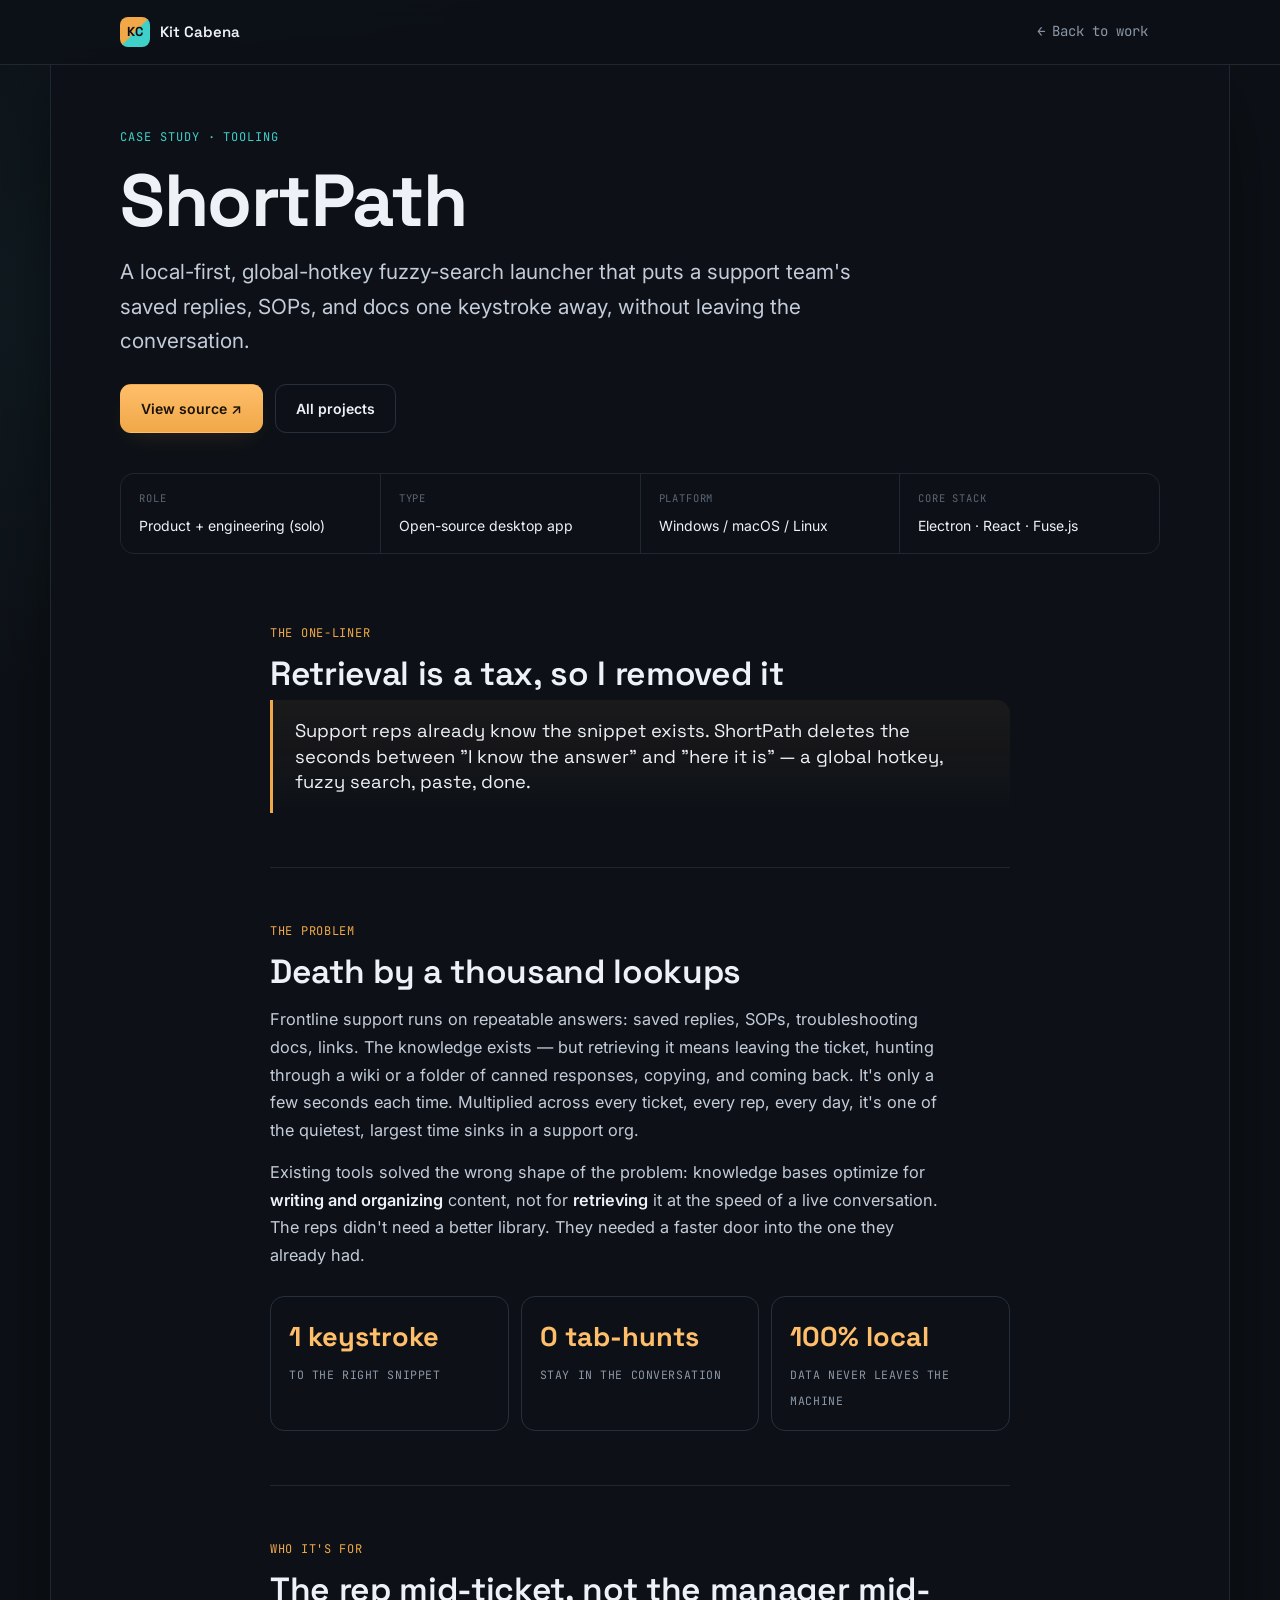
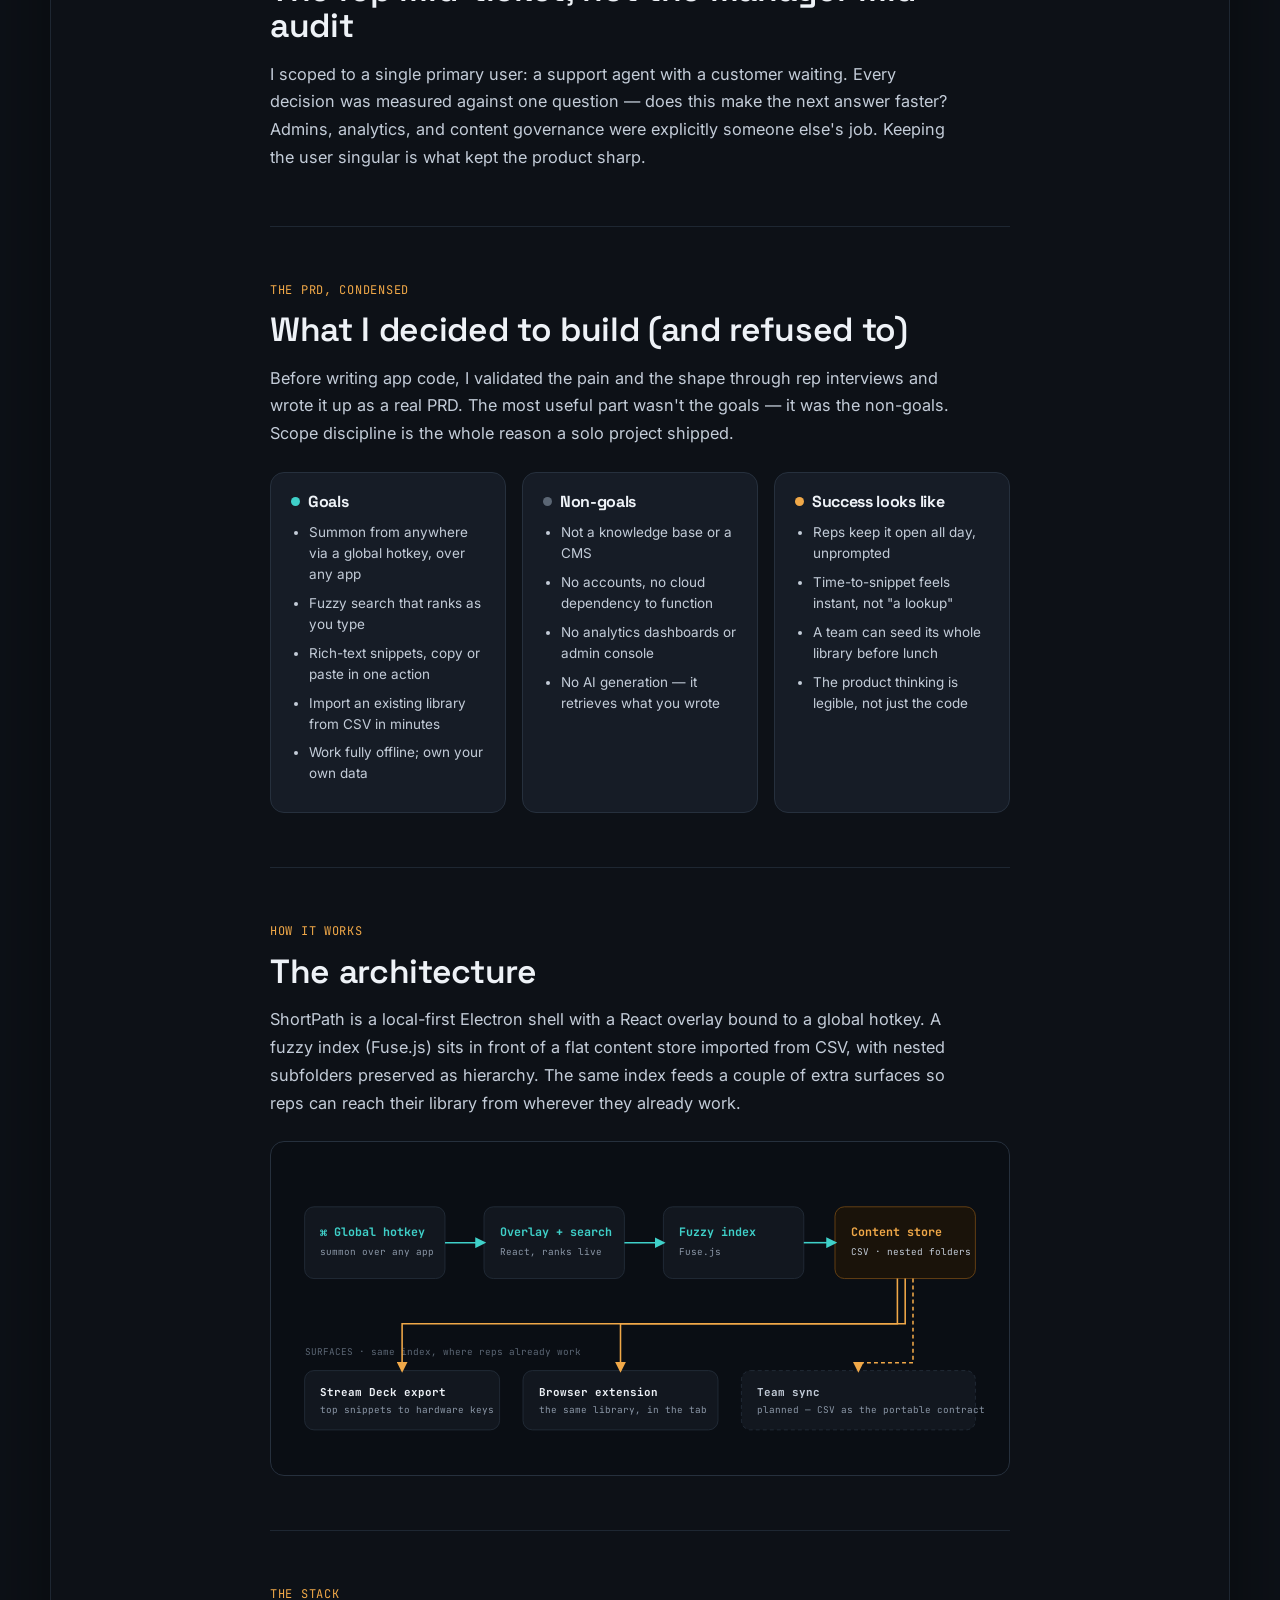
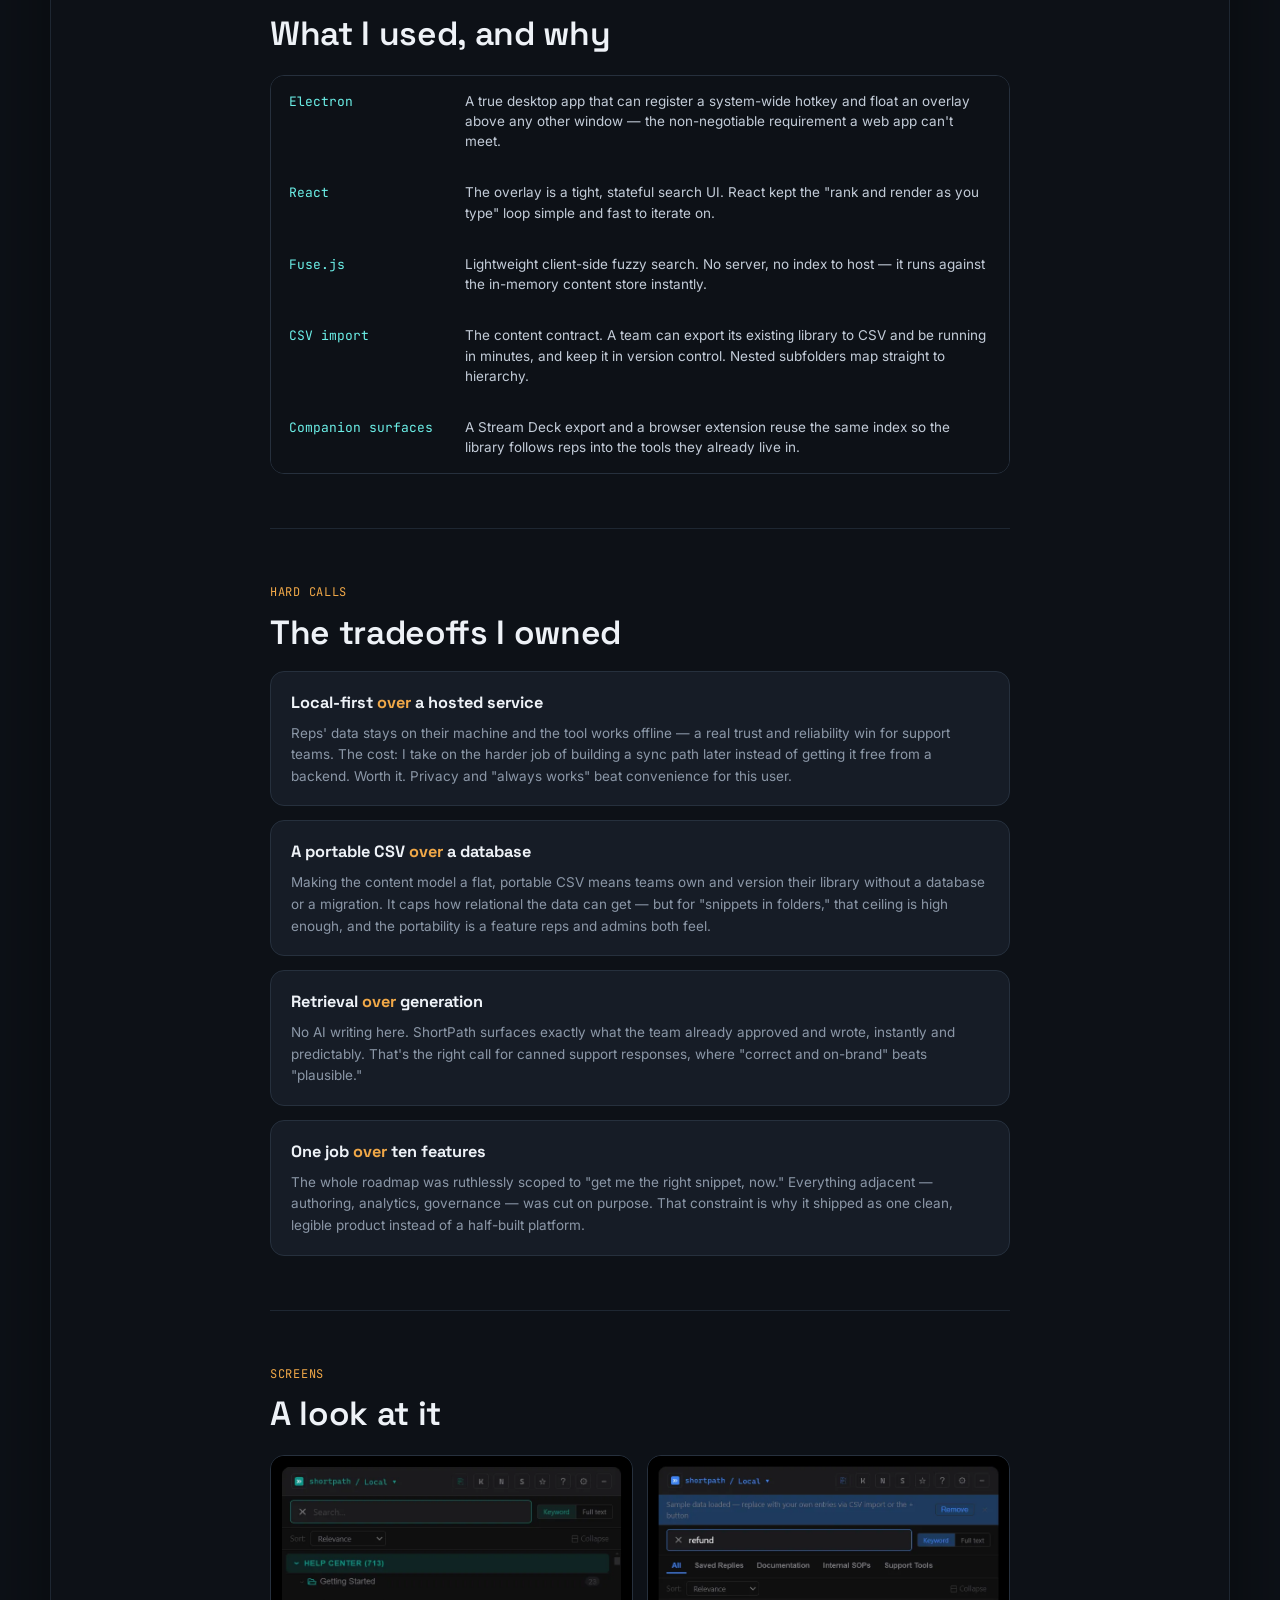
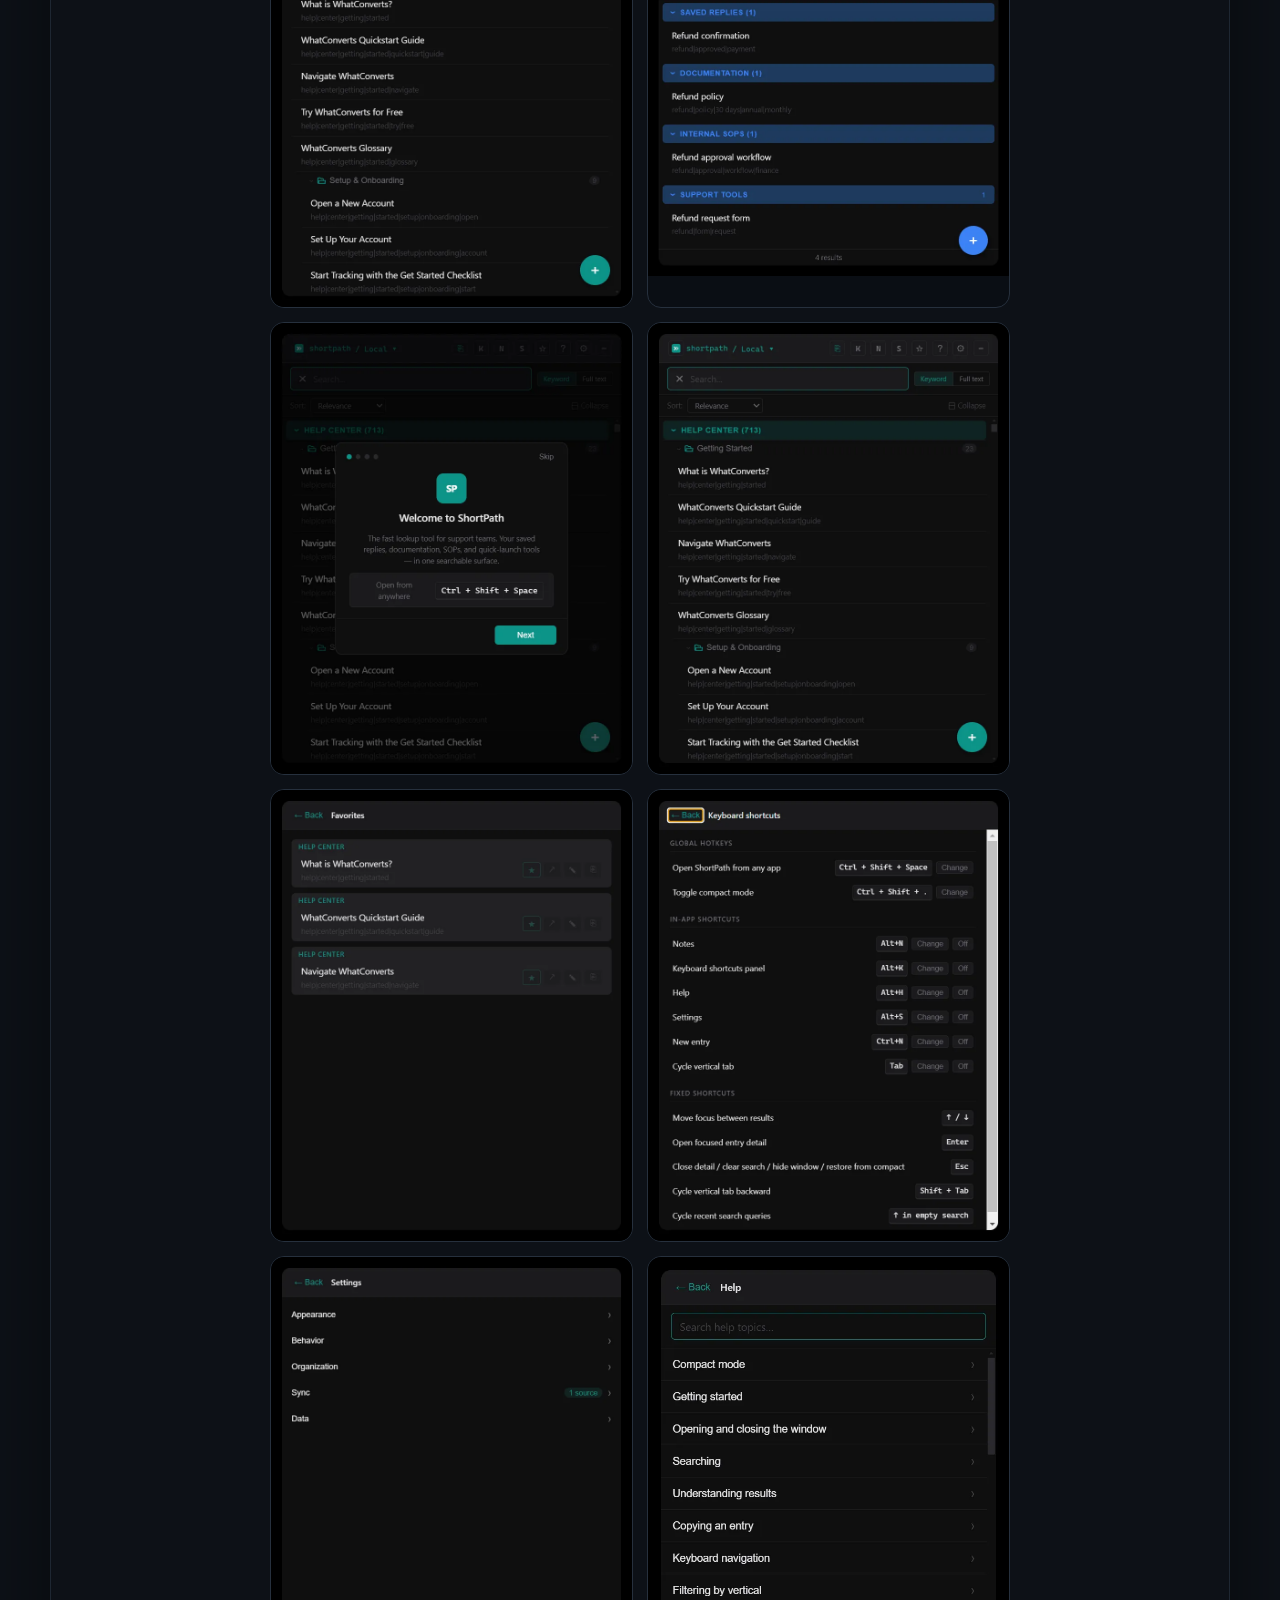
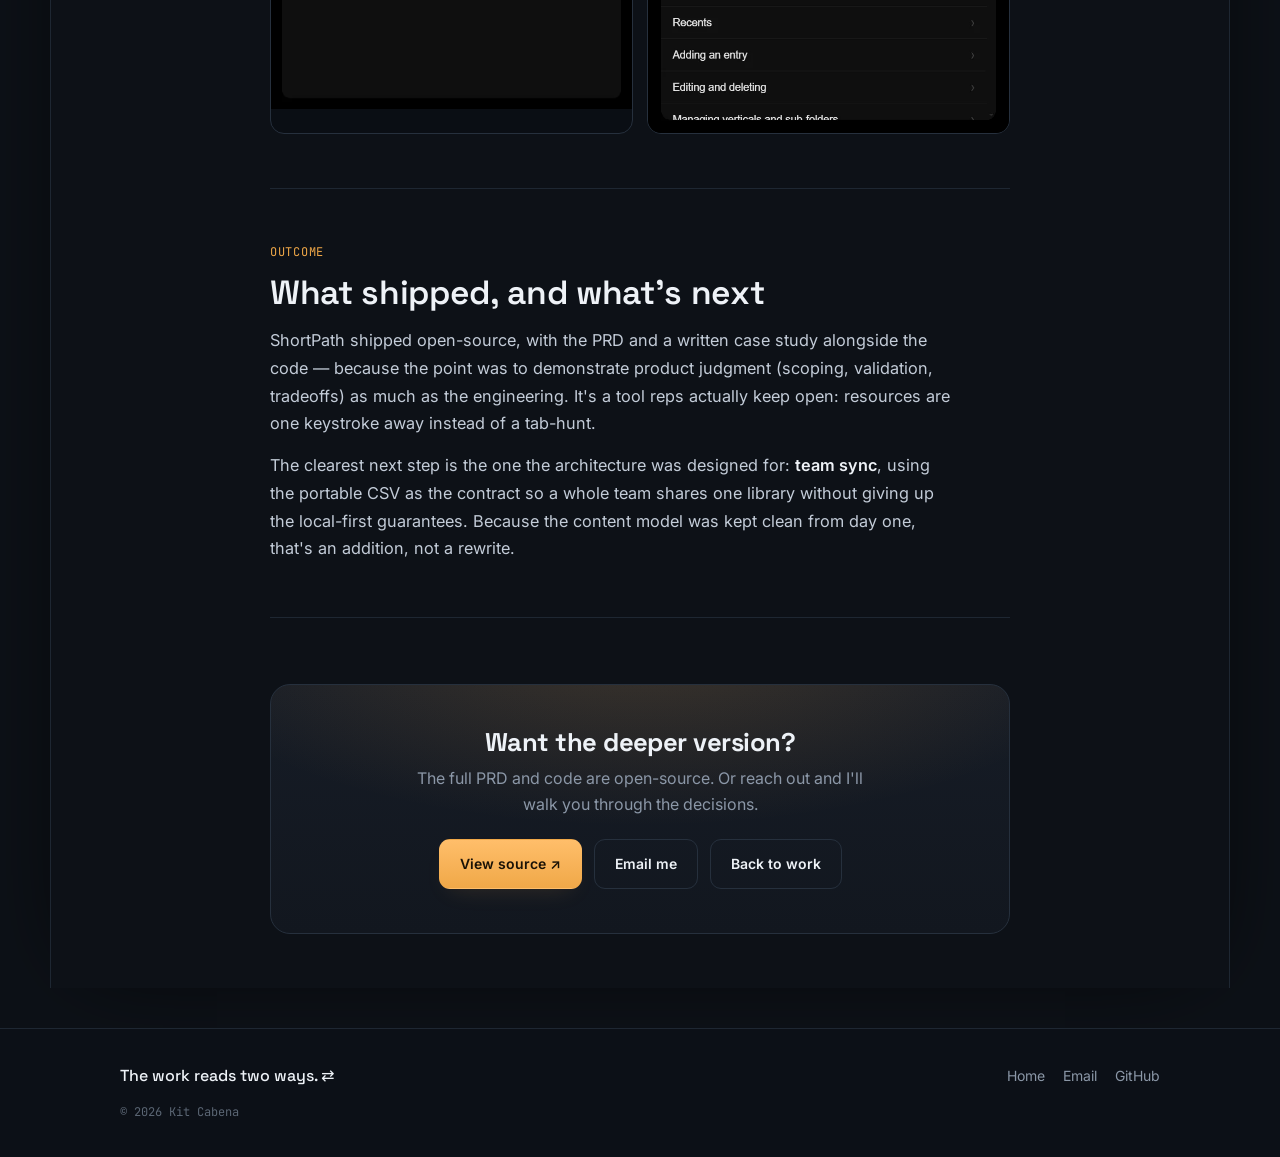
==== shortpath.html @ 1d6199fc "feat: playable demo embeds, ShortPath case study, cursor tilt, page-turn shadow - Live-demo projects" ====
<!doctype html>
<html lang="en">
<head>
  <meta charset="utf-8" />
  <meta name="viewport" content="width=device-width, initial-scale=1" />
  <title>ShortPath — case study · Kit Cabena</title>
  <meta name="description" content="ShortPath case study: a local-first, global-hotkey fuzzy-search launcher for support teams. The problem, the PRD, the architecture, the hard calls, and the outcome." />
  <meta name="theme-color" content="#0d1117" />

  <meta property="og:type" content="article" />
  <meta property="og:title" content="ShortPath — case study" />
  <meta property="og:description" content="A local-first, global-hotkey fuzzy-search launcher for support teams. Problem, PRD, architecture, and hard calls." />
  <meta property="og:image" content="assets/og.png" />

  <link rel="icon" href="assets/favicon.svg" type="image/svg+xml" />
  <link rel="preconnect" href="https://fonts.googleapis.com" />
  <link rel="preconnect" href="https://fonts.gstatic.com" crossorigin />
  <link href="https://fonts.googleapis.com/css2?family=Space+Grotesk:wght@400;500;600;700&family=Inter:wght@400;500;600;700&family=JetBrains+Mono:wght@400;500;700&display=swap" rel="stylesheet" />
  <link rel="stylesheet" href="src/styles.css?v=10" />

  <style>
    .cs-back { display: inline-flex; align-items: center; gap: 7px; font-family: var(--font-mono); font-size: 13px; color: var(--fog-500); }
    .cs-back:hover { color: var(--tech-bright); }

    .cs-hero { padding-top: clamp(40px, 7vh, 72px); }
    .cs-eyebrow { font-family: var(--font-mono); font-size: 12px; letter-spacing: 0.08em; text-transform: uppercase; color: var(--tech); margin-bottom: 16px; }
    .cs-title { font-family: var(--font-display); font-weight: 700; font-size: clamp(2.6rem, 7vw, 4.6rem); letter-spacing: -0.02em; color: var(--fog-100); line-height: 1; }
    .cs-sub { margin-top: 18px; max-width: 60ch; font-size: clamp(1.05rem, 1.8vw, 1.3rem); color: var(--fog-300); }
    .cs-actions { margin-top: 26px; display: flex; gap: 12px; flex-wrap: wrap; }

    .cs-meta { margin-top: 40px; display: grid; grid-template-columns: repeat(auto-fit, minmax(150px, 1fr)); gap: 1px; background: var(--hair-soft); border: 1px solid var(--hair-soft); border-radius: var(--radius); overflow: hidden; }
    .cs-meta div { background: var(--ink-850); padding: 16px 18px; }
    .cs-meta dt { font-family: var(--font-mono); font-size: 10.5px; letter-spacing: 0.08em; text-transform: uppercase; color: var(--fog-700); margin-bottom: 6px; }
    .cs-meta dd { margin: 0; font-size: 14px; color: var(--fog-100); }

    .cs-wrap { max-width: 820px; }
    .cs-section { padding-block: clamp(36px, 6vh, 64px); border-top: 1px solid var(--hair-soft); }
    .cs-section:first-of-type { border-top: 0; }
    .cs-kicker { font-family: var(--font-mono); font-size: 12px; letter-spacing: 0.06em; text-transform: uppercase; color: var(--product); margin-bottom: 12px; }
    .cs-h2 { font-family: var(--font-display); font-weight: 600; font-size: clamp(1.5rem, 3.4vw, 2.1rem); color: var(--fog-100); letter-spacing: -0.01em; }
    .cs-p { margin-top: 16px; font-size: 1.02rem; line-height: 1.7; color: var(--fog-300); max-width: 68ch; }
    .cs-p + .cs-p { margin-top: 14px; }
    .cs-p strong { color: var(--fog-100); font-weight: 600; }

    .cs-callout { margin-top: 8px; border-left: 3px solid var(--product); background: linear-gradient(180deg, rgba(240,168,72,0.06), transparent); padding: 18px 22px; border-radius: 0 var(--radius) var(--radius) 0; }
    .cs-callout p { margin: 0; font-family: var(--font-display); font-size: 1.15rem; line-height: 1.4; color: var(--fog-100); }

    .cs-stat-row { margin-top: 26px; display: grid; grid-template-columns: repeat(auto-fit, minmax(160px, 1fr)); gap: 12px; }
    .cs-stat { border: 1px solid var(--hair); border-radius: var(--radius); padding: 18px; background: var(--ink-850); }
    .cs-stat b { display: block; font-family: var(--font-display); font-weight: 700; font-size: 1.7rem; color: var(--product-bright); }
    .cs-stat span { font-family: var(--font-mono); font-size: 11.5px; color: var(--fog-500); text-transform: uppercase; letter-spacing: 0.05em; }

    .cs-cols { margin-top: 24px; display: grid; grid-template-columns: repeat(auto-fit, minmax(230px, 1fr)); gap: 16px; }
    .cs-card { border: 1px solid var(--hair); border-radius: var(--radius); padding: 20px; background: var(--surface); }
    .cs-card h3 { font-family: var(--font-display); font-size: 1rem; margin: 0 0 12px; display: flex; align-items: center; gap: 8px; color: var(--fog-100); }
    .cs-card h3 .dot { width: 9px; height: 9px; border-radius: 50%; }
    .cs-card--goals .dot { background: var(--tech); }
    .cs-card--nongoals .dot { background: var(--fog-700); }
    .cs-card--metrics .dot { background: var(--product); }
    .cs-card ul { margin: 0; padding-left: 18px; }
    .cs-card li { font-size: 13.5px; line-height: 1.55; color: var(--fog-300); margin-bottom: 8px; }

    .cs-diagram { margin-top: 24px; border: 1px solid var(--hair); border-radius: var(--radius); background: var(--ink-900); padding: 18px; overflow-x: auto; }
    .cs-diagram svg { width: 100%; min-width: 620px; height: auto; display: block; }

    .cs-stack { margin-top: 22px; display: flex; flex-direction: column; gap: 1px; border: 1px solid var(--hair); border-radius: var(--radius); overflow: hidden; }
    .cs-stack-row { display: grid; grid-template-columns: 160px 1fr; gap: 16px; padding: 15px 18px; background: var(--ink-850); }
    .cs-stack-row .name { font-family: var(--font-mono); font-size: 13px; color: var(--tech-bright); }
    .cs-stack-row .why { font-size: 13.5px; color: var(--fog-300); line-height: 1.5; }
    @media (max-width: 560px) { .cs-stack-row { grid-template-columns: 1fr; gap: 4px; } }

    .cs-calls { margin-top: 20px; display: flex; flex-direction: column; gap: 14px; }
    .cs-call { border: 1px solid var(--hair); border-radius: var(--radius); padding: 18px 20px; background: var(--surface); }
    .cs-call h4 { margin: 0 0 6px; font-family: var(--font-display); font-size: 1.02rem; color: var(--fog-100); }
    .cs-call h4 em { font-style: normal; color: var(--product); }
    .cs-call p { margin: 0; font-size: 13.5px; line-height: 1.6; color: var(--fog-400, var(--fog-500)); }

    .cs-gallery { margin-top: 22px; display: grid; grid-template-columns: repeat(auto-fill, minmax(240px, 1fr)); gap: 14px; }
    .cs-gallery a { border: 1px solid var(--hair); border-radius: var(--radius); overflow: hidden; background: var(--ink-900); line-height: 0; transition: border-color 0.16s var(--ease); }
    .cs-gallery a:hover { border-color: var(--tech); }
    .cs-gallery img { width: 100%; height: auto; display: block; }

    .cs-cta { margin-top: 12px; border: 1px solid var(--hair); border-radius: var(--radius-lg); padding: clamp(24px, 5vw, 44px); text-align: center;
      background: radial-gradient(120% 140% at 50% -20%, var(--product-glow), transparent 55%), linear-gradient(180deg, var(--surface), var(--ink-800)); }
    .cs-cta h2 { font-family: var(--font-display); font-size: 1.6rem; color: var(--fog-100); margin: 0 0 8px; }
    .cs-cta p { color: var(--fog-400, var(--fog-500)); margin: 0 auto 22px; max-width: 46ch; }
    .cs-cta-btns { display: flex; gap: 12px; justify-content: center; flex-wrap: wrap; }
  </style>
</head>
<body>
  <a class="skip-link" href="#cs-main">Skip to content</a>

  <header class="site-header">
    <div class="wrap header-inner">
      <a class="logo" href="index.html" aria-label="Kit Cabena, home">
        <span class="logo-mark" aria-hidden="true">KC</span>
        <span class="logo-text">Kit Cabena</span>
      </a>
      <nav class="nav" aria-label="Primary">
        <a class="cs-back" href="index.html#work"><span aria-hidden="true">←</span> Back to work</a>
      </nav>
    </div>
  </header>

  <main id="cs-main">
    <section class="cs-hero wrap">
      <p class="cs-eyebrow">Case study · Tooling</p>
      <h1 class="cs-title">ShortPath</h1>
      <p class="cs-sub">A local-first, global-hotkey fuzzy-search launcher that puts a support team's saved replies, SOPs, and docs one keystroke away, without leaving the conversation.</p>
      <div class="cs-actions">
        <a class="btn btn--primary" href="https://github.com/Dadpops/ShortPath" target="_blank" rel="noopener noreferrer">View source ↗</a>
        <a class="btn btn--ghost" href="index.html#work">All projects</a>
      </div>
      <dl class="cs-meta">
        <div><dt>Role</dt><dd>Product + engineering (solo)</dd></div>
        <div><dt>Type</dt><dd>Open-source desktop app</dd></div>
        <div><dt>Platform</dt><dd>Windows / macOS / Linux</dd></div>
        <div><dt>Core stack</dt><dd>Electron · React · Fuse.js</dd></div>
      </dl>
    </section>

    <div class="cs-wrap wrap">

      <section class="cs-section">
        <p class="cs-kicker">The one-liner</p>
        <h2 class="cs-h2">Retrieval is a tax, so I removed it</h2>
        <div class="cs-callout"><p>Support reps already know the snippet exists. ShortPath deletes the seconds between "I know the answer" and "here it is" — a global hotkey, fuzzy search, paste, done.</p></div>
      </section>

      <section class="cs-section">
        <p class="cs-kicker">The problem</p>
        <h2 class="cs-h2">Death by a thousand lookups</h2>
        <p class="cs-p">Frontline support runs on repeatable answers: saved replies, SOPs, troubleshooting docs, links. The knowledge exists — but retrieving it means leaving the ticket, hunting through a wiki or a folder of canned responses, copying, and coming back. It's only a few seconds each time. Multiplied across every ticket, every rep, every day, it's one of the quietest, largest time sinks in a support org.</p>
        <p class="cs-p">Existing tools solved the wrong shape of the problem: knowledge bases optimize for <strong>writing and organizing</strong> content, not for <strong>retrieving</strong> it at the speed of a live conversation. The reps didn't need a better library. They needed a faster door into the one they already had.</p>
        <div class="cs-stat-row">
          <div class="cs-stat"><b>1 keystroke</b><span>to the right snippet</span></div>
          <div class="cs-stat"><b>0 tab-hunts</b><span>stay in the conversation</span></div>
          <div class="cs-stat"><b>100% local</b><span>data never leaves the machine</span></div>
        </div>
      </section>

      <section class="cs-section">
        <p class="cs-kicker">Who it's for</p>
        <h2 class="cs-h2">The rep mid-ticket, not the manager mid-audit</h2>
        <p class="cs-p">I scoped to a single primary user: a support agent with a customer waiting. Every decision was measured against one question — does this make the next answer faster? Admins, analytics, and content governance were explicitly someone else's job. Keeping the user singular is what kept the product sharp.</p>
      </section>

      <section class="cs-section">
        <p class="cs-kicker">The PRD, condensed</p>
        <h2 class="cs-h2">What I decided to build (and refused to)</h2>
        <p class="cs-p">Before writing app code, I validated the pain and the shape through rep interviews and wrote it up as a real PRD. The most useful part wasn't the goals — it was the non-goals. Scope discipline is the whole reason a solo project shipped.</p>
        <div class="cs-cols">
          <div class="cs-card cs-card--goals">
            <h3><span class="dot"></span> Goals</h3>
            <ul>
              <li>Summon from anywhere via a global hotkey, over any app</li>
              <li>Fuzzy search that ranks as you type</li>
              <li>Rich-text snippets, copy or paste in one action</li>
              <li>Import an existing library from CSV in minutes</li>
              <li>Work fully offline; own your own data</li>
            </ul>
          </div>
          <div class="cs-card cs-card--nongoals">
            <h3><span class="dot"></span> Non-goals</h3>
            <ul>
              <li>Not a knowledge base or a CMS</li>
              <li>No accounts, no cloud dependency to function</li>
              <li>No analytics dashboards or admin console</li>
              <li>No AI generation — it retrieves what you wrote</li>
            </ul>
          </div>
          <div class="cs-card cs-card--metrics">
            <h3><span class="dot"></span> Success looks like</h3>
            <ul>
              <li>Reps keep it open all day, unprompted</li>
              <li>Time-to-snippet feels instant, not "a lookup"</li>
              <li>A team can seed its whole library before lunch</li>
              <li>The product thinking is legible, not just the code</li>
            </ul>
          </div>
        </div>
      </section>

      <section class="cs-section">
        <p class="cs-kicker">How it works</p>
        <h2 class="cs-h2">The architecture</h2>
        <p class="cs-p">ShortPath is a local-first Electron shell with a React overlay bound to a global hotkey. A fuzzy index (Fuse.js) sits in front of a flat content store imported from CSV, with nested subfolders preserved as hierarchy. The same index feeds a couple of extra surfaces so reps can reach their library from wherever they already work.</p>
        <div class="cs-diagram">
          <svg viewBox="0 0 900 380" role="img" aria-label="ShortPath architecture: a global hotkey opens a React overlay whose fuzzy index reads a local CSV content store, which also feeds Stream Deck export and a browser extension.">
            <defs>
              <marker id="ar" viewBox="0 0 10 10" refX="8" refY="5" markerWidth="7" markerHeight="7" orient="auto-start-reverse">
                <path d="M0 0 L10 5 L0 10 z" fill="#3fd0c9" />
              </marker>
              <marker id="ar2" viewBox="0 0 10 10" refX="8" refY="5" markerWidth="7" markerHeight="7" orient="auto-start-reverse">
                <path d="M0 0 L10 5 L0 10 z" fill="#f0a848" />
              </marker>
            </defs>
            <g font-family="'JetBrains Mono', monospace">
              <!-- main pipeline -->
              <g>
                <rect x="20" y="60" width="180" height="92" rx="12" fill="#12171f" stroke="#26303d"/>
                <text x="40" y="98" fill="#3fd0c9" font-size="15" font-weight="700">⌘  Global hotkey</text>
                <text x="40" y="122" fill="#8b97a7" font-size="12">summon over any app</text>
              </g>
              <g>
                <rect x="250" y="60" width="180" height="92" rx="12" fill="#12171f" stroke="#26303d"/>
                <text x="270" y="98" fill="#3fd0c9" font-size="15" font-weight="700">Overlay + search</text>
                <text x="270" y="122" fill="#8b97a7" font-size="12">React, ranks live</text>
              </g>
              <g>
                <rect x="480" y="60" width="180" height="92" rx="12" fill="#12171f" stroke="#26303d"/>
                <text x="500" y="98" fill="#3fd0c9" font-size="15" font-weight="700">Fuzzy index</text>
                <text x="500" y="122" fill="#8b97a7" font-size="12">Fuse.js</text>
              </g>
              <g>
                <rect x="700" y="60" width="180" height="92" rx="12" fill="#1a130a" stroke="#7a4d15"/>
                <text x="720" y="98" fill="#f0a848" font-size="15" font-weight="700">Content store</text>
                <text x="720" y="122" fill="#c3ccd8" font-size="12">CSV · nested folders</text>
              </g>
              <line x1="200" y1="106" x2="250" y2="106" stroke="#3fd0c9" stroke-width="2" marker-end="url(#ar)"/>
              <line x1="430" y1="106" x2="480" y2="106" stroke="#3fd0c9" stroke-width="2" marker-end="url(#ar)"/>
              <line x1="660" y1="106" x2="700" y2="106" stroke="#3fd0c9" stroke-width="2" marker-end="url(#ar)"/>

              <!-- surfaces fed by the store -->
              <text x="20" y="250" fill="#5b6674" font-size="12">SURFACES · same index, where reps already work</text>
              <g>
                <rect x="20" y="270" width="250" height="76" rx="12" fill="#12171f" stroke="#26303d"/>
                <text x="40" y="302" fill="#eef2f7" font-size="14" font-weight="700">Stream Deck export</text>
                <text x="40" y="324" fill="#8b97a7" font-size="12">top snippets to hardware keys</text>
              </g>
              <g>
                <rect x="300" y="270" width="250" height="76" rx="12" fill="#12171f" stroke="#26303d"/>
                <text x="320" y="302" fill="#eef2f7" font-size="14" font-weight="700">Browser extension</text>
                <text x="320" y="324" fill="#8b97a7" font-size="12">the same library, in the tab</text>
              </g>
              <g>
                <rect x="580" y="270" width="300" height="76" rx="12" fill="#12171f" stroke="#26303d" stroke-dasharray="5 4"/>
                <text x="600" y="302" fill="#c3ccd8" font-size="14" font-weight="700">Team sync</text>
                <text x="600" y="324" fill="#8b97a7" font-size="12">planned — CSV as the portable contract</text>
              </g>
              <path d="M780 152 L780 210 L145 210 L145 270" fill="none" stroke="#f0a848" stroke-width="2" marker-end="url(#ar2)"/>
              <path d="M790 152 L790 210 L425 210 L425 270" fill="none" stroke="#f0a848" stroke-width="2" marker-end="url(#ar2)"/>
              <path d="M800 152 L800 260 L730 260 L730 270" fill="none" stroke="#f0a848" stroke-width="2" stroke-dasharray="5 4" marker-end="url(#ar2)"/>
            </g>
          </svg>
        </div>
      </section>

      <section class="cs-section">
        <p class="cs-kicker">The stack</p>
        <h2 class="cs-h2">What I used, and why</h2>
        <div class="cs-stack">
          <div class="cs-stack-row"><span class="name">Electron</span><span class="why">A true desktop app that can register a system-wide hotkey and float an overlay above any other window — the non-negotiable requirement a web app can't meet.</span></div>
          <div class="cs-stack-row"><span class="name">React</span><span class="why">The overlay is a tight, stateful search UI. React kept the "rank and render as you type" loop simple and fast to iterate on.</span></div>
          <div class="cs-stack-row"><span class="name">Fuse.js</span><span class="why">Lightweight client-side fuzzy search. No server, no index to host — it runs against the in-memory content store instantly.</span></div>
          <div class="cs-stack-row"><span class="name">CSV import</span><span class="why">The content contract. A team can export its existing library to CSV and be running in minutes, and keep it in version control. Nested subfolders map straight to hierarchy.</span></div>
          <div class="cs-stack-row"><span class="name">Companion surfaces</span><span class="why">A Stream Deck export and a browser extension reuse the same index so the library follows reps into the tools they already live in.</span></div>
        </div>
      </section>

      <section class="cs-section">
        <p class="cs-kicker">Hard calls</p>
        <h2 class="cs-h2">The tradeoffs I owned</h2>
        <div class="cs-calls">
          <div class="cs-call">
            <h4>Local-first <em>over</em> a hosted service</h4>
            <p>Reps' data stays on their machine and the tool works offline — a real trust and reliability win for support teams. The cost: I take on the harder job of building a sync path later instead of getting it free from a backend. Worth it. Privacy and "always works" beat convenience for this user.</p>
          </div>
          <div class="cs-call">
            <h4>A portable CSV <em>over</em> a database</h4>
            <p>Making the content model a flat, portable CSV means teams own and version their library without a database or a migration. It caps how relational the data can get — but for "snippets in folders," that ceiling is high enough, and the portability is a feature reps and admins both feel.</p>
          </div>
          <div class="cs-call">
            <h4>Retrieval <em>over</em> generation</h4>
            <p>No AI writing here. ShortPath surfaces exactly what the team already approved and wrote, instantly and predictably. That's the right call for canned support responses, where "correct and on-brand" beats "plausible."</p>
          </div>
          <div class="cs-call">
            <h4>One job <em>over</em> ten features</h4>
            <p>The whole roadmap was ruthlessly scoped to "get me the right snippet, now." Everything adjacent — authoring, analytics, governance — was cut on purpose. That constraint is why it shipped as one clean, legible product instead of a half-built platform.</p>
          </div>
        </div>
      </section>

      <section class="cs-section">
        <p class="cs-kicker">Screens</p>
        <h2 class="cs-h2">A look at it</h2>
        <div class="cs-gallery" id="cs-gallery"></div>
      </section>

      <section class="cs-section">
        <p class="cs-kicker">Outcome</p>
        <h2 class="cs-h2">What shipped, and what's next</h2>
        <p class="cs-p">ShortPath shipped open-source, with the PRD and a written case study alongside the code — because the point was to demonstrate product judgment (scoping, validation, tradeoffs) as much as the engineering. It's a tool reps actually keep open: resources are one keystroke away instead of a tab-hunt.</p>
        <p class="cs-p">The clearest next step is the one the architecture was designed for: <strong>team sync</strong>, using the portable CSV as the contract so a whole team shares one library without giving up the local-first guarantees. Because the content model was kept clean from day one, that's an addition, not a rewrite.</p>
      </section>

      <section class="cs-section">
        <div class="cs-cta">
          <h2>Want the deeper version?</h2>
          <p>The full PRD and code are open-source. Or reach out and I'll walk you through the decisions.</p>
          <div class="cs-cta-btns">
            <a class="btn btn--primary" href="https://github.com/Dadpops/ShortPath" target="_blank" rel="noopener noreferrer">View source ↗</a>
            <a class="btn btn--ghost" href="mailto:dadpopsdev@gmail.com?subject=ShortPath">Email me</a>
            <a class="btn btn--ghost" href="index.html#work">Back to work</a>
          </div>
        </div>
      </section>

    </div>
  </main>

  <footer class="site-footer">
    <div class="wrap footer-inner">
      <p class="footer-thesis">The work reads two ways. <span aria-hidden="true">⇄</span></p>
      <nav class="footer-links" aria-label="Footer">
        <a href="index.html">Home</a>
        <a href="mailto:dadpopsdev@gmail.com">Email</a>
        <a href="https://github.com/Dadpops" target="_blank" rel="noopener noreferrer">GitHub</a>
      </nav>
      <p class="footer-fine">© <span id="year">2026</span> Kit Cabena</p>
    </div>
  </footer>

  <script>
    document.getElementById("year").textContent = new Date().getFullYear();
    var shots = ["main","search-results","onboarding","tools","favorites","keyboard-shortcuts","settings","help"];
    document.getElementById("cs-gallery").innerHTML = shots.map(function (s, i) {
      var src = "assets/screens/shortpath/" + s + ".webp";
      return '<a href="' + src + '" target="_blank" rel="noopener noreferrer">' +
        '<img src="' + src + '" ' + (i < 2 ? "" : 'loading="lazy" ') + 'decoding="async" alt="ShortPath ' + s.replace(/-/g, " ") + '"></a>';
    }).join("");
  </script>
</body>
</html>
---- src/styles.css ----
/* =============================================================================
 * styles.css — Kit Cabena, dual-layer portfolio
 *
 * Design system is dual-signal: one deep-ink base, two accents that ARE the
 * two-audience argument — amber = product, phosphor cyan = technical. The
 * signature is the per-card flip, executed as a true mode-change: the color
 * temperature AND the typographic voice both shift between faces.
 * =========================================================================== */

/* ── Tokens ────────────────────────────────────────────────────────────── */
:root {
  /* base — deep ink */
  --ink-900: #0a0e14;
  --ink-850: #0d1117;   /* page base */
  --ink-800: #12171f;
  --surface: #161c26;   /* raised card */
  --surface-2: #1c2430; /* raised-more */
  --hair: #26303d;      /* hairline borders */
  --hair-soft: #1e2732;

  /* text — muted fog */
  --fog-100: #eef2f7;
  --fog-300: #c3ccd8;
  --fog-500: #8b97a7;
  --fog-700: #5b6674;

  /* dual signal */
  --product: #f0a848;         /* amber — product */
  --product-bright: #ffbe6a;
  --product-deep: #7a4d15;
  --product-glow: rgba(240, 168, 72, 0.18);

  --tech: #3fd0c9;            /* phosphor cyan — technical */
  --tech-bright: #6cf0e8;
  --tech-deep: #12514d;
  --tech-glow: rgba(63, 208, 201, 0.16);

  /* type */
  --font-display: "Space Grotesk", system-ui, sans-serif;
  --font-body: "Inter", system-ui, -apple-system, sans-serif;
  --font-mono: "JetBrains Mono", ui-monospace, "SF Mono", Menlo, monospace;

  /* geometry */
  --radius: 14px;
  --radius-lg: 20px;
  --wrap: 1120px;
  --gutter: clamp(18px, 4vw, 40px);

  --shadow-card: 0 1px 0 rgba(255,255,255,0.03) inset, 0 18px 40px -24px rgba(0,0,0,0.7);
  --shadow-pop: 0 30px 70px -30px rgba(0,0,0,0.85);

  --ease: cubic-bezier(0.22, 1, 0.36, 1);
  --flip-ease: cubic-bezier(0.66, 0, 0.2, 1);
}

/* ── Reset-ish ─────────────────────────────────────────────────────────── */
* { box-sizing: border-box; }
html { scroll-behavior: smooth; }
@media (prefers-reduced-motion: reduce) { html { scroll-behavior: auto; } }

body {
  margin: 0;
  background:
    radial-gradient(1100px 620px at 78% -8%, rgba(240,168,72,0.07), transparent 60%),
    radial-gradient(1000px 640px at 12% 4%, rgba(63,208,201,0.06), transparent 62%),
    var(--ink-850);
  color: var(--fog-300);
  font-family: var(--font-body);
  font-size: 16px;
  line-height: 1.65;
  -webkit-font-smoothing: antialiased;
  text-rendering: optimizeLegibility;
  overflow-x: hidden;
}

h1, h2, h3 { font-family: var(--font-display); color: var(--fog-100); line-height: 1.08; letter-spacing: -0.02em; margin: 0; }
p { margin: 0; }
a { color: inherit; text-decoration: none; }
strong { color: var(--fog-100); font-weight: 600; }
img { max-width: 100%; display: block; }

.wrap { width: 100%; max-width: var(--wrap); margin-inline: auto; padding-inline: var(--gutter); }

/* ── Background showcase: two slow vertical screenshot carousels ────────── */
.showcase { position: fixed; inset: 0; z-index: 0; pointer-events: none; overflow: hidden; }
.showcase-col {
  position: absolute; top: 0; bottom: 0; width: clamp(120px, 13vw, 240px);
  overflow: hidden; opacity: 0.15;
  -webkit-mask-image: linear-gradient(180deg, transparent, #000 12%, #000 88%, transparent);
  mask-image: linear-gradient(180deg, transparent, #000 12%, #000 88%, transparent);
}
/* Sit just outside the content tray (half-width 590px) so they frame the work
   instead of clinging to the far edges. */
.showcase-col--left  { left: 50%; transform: translateX(calc(-100% - 590px - 20px)); }
.showcase-col--right { left: 50%; transform: translateX(calc(590px + 20px)); }
.showcase-track { display: flex; flex-direction: column; padding-inline: 8px; will-change: transform; }
.showcase-track[data-track="up"]   { animation: showcase-up 80s linear infinite; }
.showcase-track[data-track="down"] { animation: showcase-down 80s linear infinite; }
.showcase-track img {
  width: 100%; height: auto; display: block; border-radius: 12px; margin-bottom: 16px;
  border: 1px solid var(--hair-soft); background: var(--ink-900);
}
@keyframes showcase-up   { from { transform: translateY(0); }    to { transform: translateY(-50%); } }
@keyframes showcase-down { from { transform: translateY(-50%); } to { transform: translateY(0); } }
@media (max-width: 900px) { .showcase { display: none; } }

/* ── Content tray: keeps text crisp above the showcase ─────────────────── */
main {
  position: relative; z-index: 1;
  max-width: 1180px; margin-inline: auto;
  /* Opaque tray (no backdrop-filter): the carousels show in the side gutters,
     and keeping this un-blurred avoids repainting a full-height blur each frame. */
  background: var(--ink-850);
  border-inline: 1px solid var(--hair-soft);
  box-shadow: 0 0 90px -30px rgba(0, 0, 0, 0.85);
}
.site-footer { position: relative; z-index: 1; background: color-mix(in srgb, var(--ink-850) 92%, transparent); }

/* ── Hero: two columns (text + interactive flip demo) ──────────────────── */
.hero { display: grid; grid-template-columns: minmax(0, 1.05fr) minmax(0, 0.95fr); gap: clamp(28px, 5vw, 60px); align-items: center; }
@media (max-width: 860px) { .hero { grid-template-columns: 1fr; } }
.hero-text { min-width: 0; }
.hero-demo { display: flex; flex-direction: column; gap: 12px; min-width: 0; }
.hero-demo-label { font-family: var(--font-mono); font-size: 13px; color: var(--fog-400, var(--fog-500)); letter-spacing: 0.02em; }
.hero-demo-label .flip-glyph { color: var(--tech-bright); font-size: 16px; }
.hero-demo-note { font-size: 12.5px; color: var(--fog-700); font-family: var(--font-mono); }
.demo-card { width: 100%; max-width: 430px; }
.demo-card .demo-hint { font-family: var(--font-mono); font-size: 11px; color: var(--fog-500); }

/* ── Playful motion + Cobbies dog mascot ───────────────────────────────── */
.demo-card { animation: demo-float 5.5s ease-in-out infinite; }
.demo-card:hover, .demo-card:focus-visible { animation-play-state: paused; }
@keyframes demo-float { 0%, 100% { transform: translateY(0); } 50% { transform: translateY(-6px); } }

.logo { position: relative; }
.logo:hover .logo-mark { animation: logo-wiggle 0.5s ease; }
@keyframes logo-wiggle { 0%, 100% { transform: rotate(0deg); } 25% { transform: rotate(-9deg); } 75% { transform: rotate(9deg); } }

.work { position: relative; }
.peek-dog {
  position: absolute; pointer-events: none; z-index: 4; height: auto;
  image-rendering: pixelated;
  filter: drop-shadow(0 5px 9px rgba(0, 0, 0, 0.5));
  animation: dog-bob 3.2s ease-in-out infinite;
}
.peek-dog--logo { width: 30px; left: 100%; margin-left: 10px; bottom: -2px; }
.peek-dog--work { width: 78px; top: 50px; right: 22px; animation-duration: 3.8s; }
@keyframes dog-bob { 0%, 100% { transform: translateY(0) rotate(0deg); } 50% { transform: translateY(-6px) rotate(-3deg); } }
@media (max-width: 640px) { .peek-dog--logo, .peek-dog--work { display: none; } }

/* keep it smooth: pause decorative motion while a modal is open */
body.modal-open .showcase-track,
body.modal-open .demo-card,
body.modal-open .peek-dog { animation-play-state: paused; }

/* accessible focus — visible for keyboard users */
:focus-visible {
  outline: 2px solid var(--tech-bright);
  outline-offset: 3px;
  border-radius: 4px;
}

.skip-link {
  position: fixed; top: -60px; left: 12px; z-index: 200;
  background: var(--product); color: #1a1206; font-weight: 600;
  padding: 10px 16px; border-radius: 10px; transition: top 0.2s var(--ease);
}
.skip-link:focus { top: 12px; }

/* ── Header ────────────────────────────────────────────────────────────── */
.site-header {
  position: sticky; top: 0; z-index: 100;
  background: color-mix(in srgb, var(--ink-850) 88%, transparent);
  backdrop-filter: blur(8px);
  -webkit-backdrop-filter: blur(8px);
  border-bottom: 1px solid var(--hair-soft);
}
.header-inner { display: flex; align-items: center; justify-content: space-between; height: 64px; }
.logo { display: inline-flex; align-items: center; gap: 10px; font-family: var(--font-display); font-weight: 600; color: var(--fog-100); }
.logo-mark {
  display: grid; place-items: center; width: 30px; height: 30px; border-radius: 8px;
  font-size: 13px; letter-spacing: 0.02em; color: var(--ink-900); font-weight: 700;
  background: linear-gradient(135deg, var(--product) 0%, var(--product) 48%, var(--tech) 52%, var(--tech) 100%);
}
.logo-text { font-size: 15px; }
.nav { display: flex; gap: 6px; }
.nav a {
  font-size: 14px; color: var(--fog-500); padding: 8px 12px; border-radius: 8px;
  transition: color 0.2s var(--ease), background 0.2s var(--ease);
}
.nav a:hover { color: var(--fog-100); background: var(--surface); }
@media (max-width: 560px) { .logo-text { display: none; } .nav a { padding: 8px 9px; } }

/* ── Hero ──────────────────────────────────────────────────────────────── */
.hero { padding-top: clamp(56px, 11vh, 120px); padding-bottom: clamp(40px, 7vh, 84px); }
.hero-eyebrow {
  font-family: var(--font-mono); font-size: 13px; letter-spacing: 0.02em;
  color: var(--fog-500); margin-bottom: 22px;
}
.hero-eyebrow span { color: var(--tech); padding-inline: 4px; }
.hero-title { font-size: clamp(2.6rem, 7.5vw, 5.2rem); font-weight: 700; max-width: 15ch; }
/* "two ways" — a hard 50/50 split: left half amber (product), right half cyan (technical) */
.grad-product {
  background: linear-gradient(90deg, var(--product) 0%, var(--product) 50%, var(--tech) 50%, var(--tech) 100%);
  -webkit-background-clip: text; background-clip: text; color: transparent;
  white-space: nowrap;
}
.hero-lede { margin-top: 26px; max-width: 62ch; font-size: clamp(1.05rem, 1.6vw, 1.28rem); color: var(--fog-300); }
.ink-product { color: var(--product-bright); }
.ink-tech { color: var(--tech-bright); }

.layer-explainer {
  margin-top: 34px; display: inline-flex; align-items: stretch; gap: 12px; flex-wrap: wrap;
  padding: 12px; border: 1px solid var(--hair); border-radius: var(--radius);
  background: linear-gradient(180deg, var(--surface), var(--ink-800));
}
.layer-chip { display: flex; align-items: center; gap: 11px; padding: 8px 14px 8px 12px; border-radius: 10px; background: var(--ink-850); border: 1px solid var(--hair-soft); }
.layer-chip .dot { width: 10px; height: 10px; border-radius: 50%; flex: none; }
.layer-chip--product .dot { background: var(--product); box-shadow: 0 0 0 4px var(--product-glow); }
.layer-chip--tech .dot { background: var(--tech); box-shadow: 0 0 0 4px var(--tech-glow); }
.layer-chip div { display: flex; flex-direction: column; line-height: 1.2; }
.layer-chip-title { font-family: var(--font-display); font-weight: 600; color: var(--fog-100); font-size: 15px; }
.layer-chip--tech .layer-chip-title { font-family: var(--font-mono); font-weight: 500; }
.layer-chip-sub { font-size: 12px; color: var(--fog-500); }
.layer-explainer-flip {
  display: inline-flex; align-items: center; gap: 6px; align-self: center;
  background: none; border: none; color: var(--fog-500); font-family: var(--font-mono);
  font-size: 12px; padding: 0 2px; letter-spacing: 0.03em;
}
.layer-explainer-flip .flip-glyph { font-size: 18px; color: var(--fog-300); }

.hero-cta { margin-top: 34px; display: flex; gap: 14px; flex-wrap: wrap; }

/* ── Buttons ───────────────────────────────────────────────────────────── */
.btn {
  --btn-fg: var(--fog-100);
  display: inline-flex; align-items: center; gap: 8px; cursor: pointer;
  font-family: var(--font-body); font-weight: 600; font-size: 14px;
  padding: 12px 20px; border-radius: 11px; border: 1px solid transparent;
  color: var(--btn-fg); background: var(--surface); border-color: var(--hair);
  transition: transform 0.18s var(--ease), background 0.2s var(--ease), border-color 0.2s var(--ease), box-shadow 0.2s var(--ease);
}
.btn:hover { transform: translateY(-2px); }
.btn--lg { padding: 15px 26px; font-size: 15px; }
.btn--primary {
  color: #1a1206; border-color: transparent;
  background: linear-gradient(180deg, var(--product-bright), var(--product));
  box-shadow: 0 10px 24px -12px var(--product-glow);
}
.btn--primary:hover { box-shadow: 0 16px 30px -12px rgba(240,168,72,0.5); }
.btn--ghost { background: transparent; }
.btn--ghost:hover { border-color: var(--fog-700); background: var(--surface); }

/* ── Section scaffolding ───────────────────────────────────────────────── */
section { scroll-margin-top: 84px; }
.section-head { margin-bottom: 26px; }
.section-title { font-size: clamp(1.5rem, 3vw, 2.1rem); display: flex; align-items: center; gap: 12px; }
.section-sub { margin-top: 10px; color: var(--fog-500); max-width: 60ch; }
.now, .work, .about { padding-block: clamp(48px, 8vh, 88px); }

/* ── Now building strip ────────────────────────────────────────────────── */
.pulse {
  width: 11px; height: 11px; border-radius: 50%; background: var(--tech);
  box-shadow: 0 0 0 0 var(--tech-glow); animation: pulse 2.2s var(--ease) infinite;
}
@keyframes pulse {
  0%   { box-shadow: 0 0 0 0 rgba(63,208,201,0.5); }
  70%  { box-shadow: 0 0 0 12px rgba(63,208,201,0); }
  100% { box-shadow: 0 0 0 0 rgba(63,208,201,0); }
}
.now-strip { display: grid; grid-auto-flow: column; grid-auto-columns: minmax(260px, 1fr); gap: 14px; overflow-x: auto; padding-bottom: 8px; scrollbar-width: thin; }
@media (max-width: 720px) { .now-strip { grid-auto-columns: minmax(230px, 82%); } }
.now-card {
  text-align: left; border: 1px solid var(--hair); border-radius: var(--radius);
  padding: 18px; background: linear-gradient(180deg, var(--surface), var(--ink-800));
  cursor: pointer; transition: transform 0.2s var(--ease), border-color 0.2s var(--ease);
  display: flex; flex-direction: column; gap: 8px; min-height: 118px;
}
.now-card:hover { transform: translateY(-3px); border-color: var(--product); }
.now-card .now-tag { font-family: var(--font-mono); font-size: 11px; color: var(--tech); letter-spacing: 0.04em; text-transform: uppercase; }
.now-card h3 { font-size: 1.15rem; }
.now-card p { font-size: 13.5px; color: var(--fog-500); }

/* ── Filters ───────────────────────────────────────────────────────────── */
.filters { display: flex; flex-wrap: wrap; gap: 10px; margin-bottom: 28px; }
.filter-btn {
  font-family: var(--font-mono); font-size: 12.5px; letter-spacing: 0.02em;
  color: var(--fog-500); background: var(--ink-800); border: 1px solid var(--hair);
  padding: 8px 14px; border-radius: 999px; cursor: pointer;
  transition: color 0.18s var(--ease), border-color 0.18s var(--ease), background 0.18s var(--ease);
}
.filter-btn:hover { color: var(--fog-100); border-color: var(--fog-700); }
.filter-btn[aria-pressed="true"] { color: var(--ink-900); background: var(--product); border-color: var(--product); font-weight: 700; }
.filter-btn .count { opacity: 0.6; margin-left: 6px; }

/* ── Grid ──────────────────────────────────────────────────────────────── */
.grid { display: grid; grid-template-columns: repeat(auto-fill, minmax(320px, 1fr)); gap: 22px; align-items: start; }
@media (max-width: 520px) { .grid { grid-template-columns: 1fr; } }
.grid-empty { text-align: center; color: var(--fog-500); padding: 40px 0; font-family: var(--font-mono); }

/* item wrapper handles filter show/hide animation */
.card-item { transition: opacity 0.3s var(--ease), transform 0.3s var(--ease); perspective: 900px; }
/* cursor-reactive tilt (JS sets the transform on hover) */
.grid .card { transition: transform 0.2s var(--ease); }
.card-item.is-hidden { opacity: 0; transform: scale(0.94); pointer-events: none; position: absolute; width: 0; height: 0; overflow: hidden; }

/* scroll reveal */
.reveal { opacity: 0; transform: translateY(22px); }
.reveal.in { opacity: 1; transform: none; transition: opacity 0.6s var(--ease), transform 0.6s var(--ease); }

/* =============================================================================
 * The signature: the flip card
 * =========================================================================== */
.card {
  position: relative;
  cursor: pointer;
}
/* Faces are grid-stacked into one cell (card auto-sizes to the taller face);
   the top bar "turns the page" by sliding one face out and the other in. */
.card-inner {
  position: relative;
  display: grid;
  overflow: hidden;
  border-radius: var(--radius);
}
.face {
  grid-area: 1 / 1;
  border-radius: var(--radius); overflow: hidden;
  border: 1px solid var(--hair);
  display: flex; flex-direction: column;
  box-shadow: var(--shadow-card);
  min-height: 0;
  transition: transform 0.55s var(--flip-ease);
}
.face--product { transform: translateX(0);    z-index: 2; box-shadow: var(--shadow-card), 14px 0 26px -16px rgba(0, 0, 0, 0.6); }
.face--tech    { transform: translateX(101%); z-index: 1; box-shadow: var(--shadow-card), -14px 0 26px -16px rgba(0, 0, 0, 0.6); }
.card.flipped .face--product { transform: translateX(-101%); z-index: 1; }
.card.flipped .face--tech    { transform: translateX(0);     z-index: 2; }

/* top control bar: Product | Technical | flip */
.card-tabs { display: flex; align-items: stretch; height: 34px; flex: none; border-bottom: 1px solid var(--hair); }
.tab {
  flex: 1; border: 0; cursor: pointer; padding: 0;
  font-family: var(--font-mono); font-size: 10.5px; font-weight: 700;
  letter-spacing: 0.1em; text-transform: uppercase;
  transition: background 0.2s var(--ease), color 0.2s var(--ease), filter 0.2s var(--ease);
}
.tab--product { color: var(--product); background: color-mix(in srgb, var(--product) 13%, transparent); border-right: 1px solid var(--hair); }
.tab--tech    { color: var(--tech);    background: color-mix(in srgb, var(--tech) 13%, transparent); }
.tab--product.is-active { background: var(--product); color: #1a1206; }
.tab--tech.is-active    { background: var(--tech);    color: #06201e; }
.tab:not(.is-active):hover { filter: brightness(1.5); }
.tab-flip {
  flex: none; width: 40px; border: 0; border-left: 1px solid var(--hair);
  background: var(--ink-850); color: var(--fog-500); cursor: pointer; font-size: 15px;
  transition: color 0.2s var(--ease), background 0.2s var(--ease);
}
.tab-flip:hover { color: var(--fog-100); background: var(--surface); }

/* --- Product face: warm, amber, human --- */
.face--product {
  background: linear-gradient(180deg, var(--surface) 0%, var(--ink-800) 100%);
}
.card:hover .face--product { border-color: color-mix(in srgb, var(--product) 55%, var(--hair)); }

/* card screenshot: 16:10 cover at the top of the product face; full gallery is in the modal */
.face--product .shot {
  position: relative; aspect-ratio: 16 / 10; width: 100%; flex: none;
  background: var(--ink-900); overflow: hidden; border-bottom: 1px solid var(--hair-soft);
}
.face--product .shot img { width: 100%; height: 100%; object-fit: cover; object-position: top; }
.shot-placeholder {
  position: absolute; inset: 0; display: grid; place-items: center; text-align: center;
  background:
    radial-gradient(120% 100% at 30% 0%, var(--product-glow), transparent 60%),
    linear-gradient(135deg, var(--ink-800), var(--surface-2));
}
.shot-placeholder span {
  font-family: var(--font-display); font-weight: 700; font-size: 1.5rem;
  color: var(--fog-100); padding: 0 18px; letter-spacing: -0.02em;
}
.shot-placeholder small { display:block; font-family: var(--font-mono); font-size: 10px; color: var(--fog-700); margin-top: 6px; letter-spacing: 0.08em; text-transform: uppercase; }

.face--product .body { padding: 24px 24px 20px; display: flex; flex-direction: column; gap: 14px; flex: 1; min-height: 0; }
.face--product .kicker { font-family: var(--font-mono); font-size: 11px; color: var(--product); letter-spacing: 0.05em; text-transform: uppercase; }
.face--product h3 { font-size: 1.45rem; }
.face--product .role { font-size: 13.5px; color: var(--fog-500); margin-top: -6px; }
.pdo { display: flex; flex-direction: column; gap: 15px; margin-top: 4px; }
.pdo-row { font-size: 13.5px; line-height: 1.58; color: var(--fog-300); }
.pdo-row b { display: block; font-family: var(--font-mono); font-size: 10px; text-transform: uppercase; letter-spacing: 0.08em; color: var(--product); margin-bottom: 4px; }

/* --- Technical face: cool, cyan, mono --- */
.face--tech {
  background:
    linear-gradient(180deg, #0b1418 0%, #0a1013 100%);
  font-family: var(--font-mono);
}
.face--tech::before {
  content: ""; position: absolute; inset: 0; pointer-events: none;
  background-image: linear-gradient(var(--tech-glow) 1px, transparent 1px);
  background-size: 100% 26px; opacity: 0.25; mask-image: linear-gradient(180deg, transparent, #000 40%);
}
.card:hover .face--tech { border-color: color-mix(in srgb, var(--tech) 55%, var(--hair)); }
.face--tech .body { padding: 24px; display: flex; flex-direction: column; gap: 15px; flex: 1; position: relative; }
.face--tech .kicker { font-size: 11px; color: var(--tech); letter-spacing: 0.08em; text-transform: uppercase; }
.face--tech h3 { font-family: var(--font-mono); font-weight: 700; font-size: 1.2rem; color: var(--tech-bright); letter-spacing: -0.01em; }
.face--tech .tech-label { font-size: 10px; color: var(--fog-700); text-transform: uppercase; letter-spacing: 0.1em; }
.face--tech .tech-block { font-size: 12.5px; line-height: 1.55; color: var(--fog-300); }
.stackline { display: flex; flex-wrap: wrap; gap: 6px; }
.stackline .chip { font-size: 11px; color: var(--tech-bright); border: 1px solid var(--tech-deep); background: rgba(63,208,201,0.06); padding: 3px 8px; border-radius: 6px; }
.face--tech .calls { color: var(--fog-500); font-size: 12px; border-left: 2px solid var(--tech-deep); padding-left: 10px; }

/* --- shared footer row (link + flip) on both faces --- */
.face-foot {
  margin-top: auto; padding-top: 12px; display: flex; align-items: center; gap: 10px;
  border-top: 1px solid var(--hair-soft);
}
.face--product .face-foot { border-color: color-mix(in srgb, var(--product) 20%, var(--hair-soft)); }

.smart-link {
  display: inline-flex; align-items: center; gap: 6px; font-family: var(--font-body);
  font-size: 12.5px; font-weight: 600; padding: 8px 13px; border-radius: 9px;
  border: 1px solid var(--hair); color: var(--fog-100); background: var(--ink-850);
  transition: transform 0.16s var(--ease), border-color 0.16s var(--ease), color 0.16s var(--ease);
}
.smart-link:hover { transform: translateY(-1px); }
.face--product .smart-link:hover { border-color: var(--product); color: var(--product-bright); }
.face--tech .smart-link { font-family: var(--font-mono); }
.face--tech .smart-link:hover { border-color: var(--tech); color: var(--tech-bright); }
.smart-link--quiet { color: var(--fog-500); cursor: default; }
.smart-link--quiet:hover { transform: none; border-color: var(--hair); }

.flip-btn {
  margin-left: auto; display: inline-flex; align-items: center; gap: 7px;
  font-family: var(--font-mono); font-size: 11.5px; letter-spacing: 0.02em;
  padding: 8px 12px; border-radius: 9px; cursor: pointer;
  border: 1px solid var(--hair); background: transparent; color: var(--fog-500);
  transition: color 0.16s var(--ease), border-color 0.16s var(--ease), background 0.16s var(--ease);
}
.flip-btn .g { font-size: 15px; line-height: 1; }
.face--product .flip-btn:hover { color: var(--tech-bright); border-color: var(--tech); }
.face--tech .flip-btn:hover { color: var(--product-bright); border-color: var(--product); }

/* ── About ─────────────────────────────────────────────────────────────── */
.about-body { max-width: 68ch; display: flex; flex-direction: column; gap: 18px; }
.about-lede { font-size: clamp(1.15rem, 2vw, 1.5rem); font-family: var(--font-display); color: var(--fog-100); line-height: 1.35; letter-spacing: -0.01em; }
.about-body p { color: var(--fog-300); }
.inline-link {
  color: var(--product-bright); text-decoration: none; font-weight: 600;
  border-bottom: 1px solid color-mix(in srgb, var(--product) 40%, transparent);
  transition: color 0.16s var(--ease), border-color 0.16s var(--ease);
}
.inline-link:hover { color: var(--product); border-bottom-color: var(--product); }
.about-note { color: var(--fog-700); font-size: 13px; font-style: italic; }

/* ── Contact ───────────────────────────────────────────────────────────── */
.contact { padding-block: clamp(56px, 9vh, 100px); }
.contact-card {
  border: 1px solid var(--hair); border-radius: var(--radius-lg);
  padding: clamp(28px, 5vw, 52px); text-align: center;
  background:
    radial-gradient(120% 140% at 50% -20%, var(--product-glow), transparent 55%),
    linear-gradient(180deg, var(--surface), var(--ink-800));
  box-shadow: var(--shadow-pop);
}
.contact-lede { margin: 14px auto 26px; max-width: 52ch; color: var(--fog-300); }
.contact-primary { margin-inline: auto; }
.contact-links { margin-top: 26px; display: flex; gap: 12px; justify-content: center; flex-wrap: wrap; }
.contact-link {
  display: flex; flex-direction: column; gap: 2px; align-items: center;
  border: 1px solid var(--hair); border-radius: 11px; padding: 12px 22px; min-width: 120px;
  background: var(--ink-850); transition: transform 0.18s var(--ease), border-color 0.18s var(--ease);
  cursor: pointer; font: inherit; color: inherit;
}
.contact-link:hover { transform: translateY(-2px); border-color: var(--tech); }
.contact-link-label { font-family: var(--font-display); font-weight: 600; color: var(--fog-100); }
.contact-link-hint { font-family: var(--font-mono); font-size: 11px; color: var(--fog-500); }

/* ── Footer ────────────────────────────────────────────────────────────── */
.site-footer { border-top: 1px solid var(--hair-soft); margin-top: 40px; padding-block: 34px; }
.footer-inner { display: flex; flex-wrap: wrap; gap: 14px 26px; align-items: center; justify-content: space-between; }
.footer-thesis { font-family: var(--font-display); color: var(--fog-100); font-weight: 500; }
.footer-links { display: flex; gap: 18px; }
.footer-links a, .footer-links button { font-size: 14px; color: var(--fog-500); background: none; border: 0; font-family: inherit; cursor: pointer; padding: 0; }
.footer-links a:hover, .footer-links button:hover { color: var(--fog-100); }
.footer-fine { flex-basis: 100%; font-size: 12px; color: var(--fog-700); font-family: var(--font-mono); }

/* =============================================================================
 * Modal
 * =========================================================================== */
.modal-root { position: fixed; inset: 0; z-index: 150; display: grid; place-items: center; padding: clamp(12px, 4vw, 40px); }
/* The author `display:grid` above would otherwise override the UA `[hidden]{display:none}`,
   leaving the backdrop covering the page at all times. Re-assert hidden (higher specificity). */
.modal-root[hidden] { display: none; }
.modal-backdrop { position: absolute; inset: 0; background: rgba(4,7,11,0.82); backdrop-filter: blur(3px); -webkit-backdrop-filter: blur(3px); animation: fade 0.25s var(--ease); }
.modal {
  position: relative; z-index: 1; width: min(920px, 100%); max-height: 88vh; overflow-y: auto;
  background: linear-gradient(180deg, var(--surface), var(--ink-850));
  border: 1px solid var(--hair); border-radius: var(--radius-lg);
  box-shadow: var(--shadow-pop); animation: pop 0.32s var(--ease);
}
@keyframes fade { from { opacity: 0; } }
@keyframes pop { from { opacity: 0; transform: translateY(16px) scale(0.98); } }
.modal-close {
  position: absolute; top: 14px; right: 14px; z-index: 3; width: 38px; height: 38px; border-radius: 10px;
  border: 1px solid var(--hair); background: color-mix(in srgb, var(--ink-850) 80%, transparent); color: var(--fog-300);
  cursor: pointer; font-size: 15px; backdrop-filter: blur(6px);
  transition: color 0.16s var(--ease), border-color 0.16s var(--ease);
}
.modal-close:hover { color: var(--fog-100); border-color: var(--fog-700); }

.modal-hero { position: relative; aspect-ratio: 16 / 8; background: var(--ink-900); overflow: hidden; border-bottom: 1px solid var(--hair); }
.modal-hero img { width: 100%; height: 100%; object-fit: cover; }
.modal-hero .shot-placeholder span { font-size: 2rem; }

/* modal media gallery — aspect-preserving horizontal strip, nothing cropped */
.modal-gallery {
  display: flex; gap: 12px; overflow-x: auto; padding: 16px;
  background: var(--ink-900); border-bottom: 1px solid var(--hair);
  scrollbar-width: thin; scroll-snap-type: x proximity;
}
.modal-gallery a {
  flex: none; scroll-snap-align: start; border-radius: 10px; overflow: hidden;
  border: 1px solid var(--hair); background: #000; line-height: 0;
  transition: border-color 0.16s var(--ease);
}
.modal-gallery a:hover { border-color: var(--tech); }
.modal-gallery img { height: 300px; width: auto; max-width: none; display: block; object-fit: contain; }
@media (max-width: 640px) { .modal-gallery img { height: 220px; } }

/* résumé viewer (embedded PDF) */
.resume-frame {
  border: 1px solid var(--hair); border-radius: var(--radius); overflow: hidden;
  background: #2a2f37; height: min(72vh, 900px); margin-top: 18px;
}
.resume-frame iframe { width: 100%; height: 100%; border: 0; display: block; }

/* playable live-demo embed */
.modal-play { padding: 0 clamp(20px, 4vw, 36px); margin-top: 6px; }
.play-gate {
  position: relative; width: 100%; aspect-ratio: 16 / 9; border: 1px solid var(--hair);
  border-radius: var(--radius); overflow: hidden; cursor: pointer;
  background-size: cover; background-position: top center; background-color: var(--ink-900);
  display: flex; flex-direction: column; align-items: center; justify-content: center; gap: 12px;
  color: var(--fog-100); text-align: center;
}
.play-gate::before { content: ""; position: absolute; inset: 0; background: rgba(6, 9, 13, 0.62); transition: background 0.2s var(--ease); }
.play-gate:hover::before { background: rgba(6, 9, 13, 0.48); }
.play-btn {
  position: relative; width: 64px; height: 64px; border-radius: 50%; display: grid; place-items: center;
  background: var(--product); color: #1a1206; font-size: 24px; padding-left: 5px;
  box-shadow: 0 12px 30px -8px rgba(240, 168, 72, 0.5); transition: transform 0.18s var(--ease);
}
.play-gate:hover .play-btn { transform: scale(1.09); }
.play-txt { position: relative; display: flex; flex-direction: column; gap: 2px; }
.play-txt b { font-family: var(--font-display); font-weight: 600; font-size: 1.05rem; color: var(--fog-100); }
.play-txt span { font-family: var(--font-mono); font-size: 12px; color: var(--fog-300); }
.play-frame { position: relative; }
.play-frame iframe { width: 100%; height: min(66vh, 560px); border: 1px solid var(--hair); border-radius: var(--radius); background: var(--ink-900); display: block; }
.play-out { display: inline-block; margin-top: 8px; font-family: var(--font-mono); font-size: 12px; color: var(--fog-500); }
.play-out:hover { color: var(--tech-bright); }

.modal-body { padding: clamp(20px, 4vw, 36px); }
.modal-eyebrow { font-family: var(--font-mono); font-size: 12px; color: var(--tech); text-transform: uppercase; letter-spacing: 0.06em; }
#modal-title { font-size: clamp(1.6rem, 4vw, 2.4rem); margin: 8px 0 4px; }
.modal-role { color: var(--fog-500); }
.modal-tags { display: flex; gap: 8px; flex-wrap: wrap; margin-top: 14px; }
.modal-tags .chip { font-family: var(--font-mono); font-size: 11px; color: var(--fog-500); border: 1px solid var(--hair); padding: 3px 9px; border-radius: 999px; }

.modal-narrative { margin-top: 22px; display: flex; flex-direction: column; gap: 14px; color: var(--fog-300); max-width: 70ch; }

.modal-metrics { display: flex; flex-wrap: wrap; gap: 12px; margin-top: 24px; }
.metric { border: 1px solid var(--hair); border-radius: 12px; padding: 12px 18px; background: var(--ink-850); min-width: 120px; }
.metric-value { font-family: var(--font-display); font-weight: 700; font-size: 1.4rem; color: var(--fog-100); }
.metric-label { font-family: var(--font-mono); font-size: 11px; color: var(--fog-500); text-transform: uppercase; letter-spacing: 0.05em; }

/* both layers coexist here */
.modal-layers { display: grid; grid-template-columns: 1fr 1fr; gap: 16px; margin-top: 28px; }
@media (max-width: 680px) { .modal-layers { grid-template-columns: 1fr; } }
.layer-panel { border: 1px solid var(--hair); border-radius: var(--radius); padding: 18px; }
.layer-panel--product { background: linear-gradient(180deg, rgba(240,168,72,0.05), transparent); border-color: color-mix(in srgb, var(--product) 30%, var(--hair)); }
.layer-panel--tech { background: linear-gradient(180deg, rgba(63,208,201,0.05), transparent); border-color: color-mix(in srgb, var(--tech) 30%, var(--hair)); font-family: var(--font-mono); }
.layer-panel h4 { margin: 0 0 12px; font-family: var(--font-display); font-size: 0.95rem; display: flex; align-items: center; gap: 8px; }
.layer-panel--tech h4 { font-family: var(--font-mono); }
.layer-panel h4 .dot { width: 9px; height: 9px; border-radius: 50%; }
.layer-panel--product h4 .dot { background: var(--product); }
.layer-panel--tech h4 .dot { background: var(--tech); }
.layer-panel--product h4 { color: var(--product-bright); }
.layer-panel--tech h4 { color: var(--tech-bright); }
.layer-row { margin-bottom: 12px; font-size: 13px; line-height: 1.55; }
.layer-row:last-child { margin-bottom: 0; }
.layer-row b { display: block; font-family: var(--font-mono); font-size: 10px; text-transform: uppercase; letter-spacing: 0.06em; margin-bottom: 3px; }
.layer-panel--product .layer-row b { color: var(--product); }
.layer-panel--tech .layer-row b { color: var(--tech); }
.layer-panel .stackline { margin-top: 4px; }

.modal-links { margin-top: 26px; display: flex; gap: 12px; flex-wrap: wrap; padding-top: 20px; border-top: 1px solid var(--hair-soft); }

/* body scroll lock helper */
body.modal-open { overflow: hidden; }

/* ── Reduced motion: honor the opt-out everywhere ──────────────────────── */
@media (prefers-reduced-motion: reduce) {
  *, *::before, *::after {
    animation-duration: 0.001ms !important;
    animation-iteration-count: 1 !important;
    transition-duration: 0.001ms !important;
  }
  .reveal { opacity: 1; transform: none; }
  .pulse { box-shadow: 0 0 0 3px var(--tech-glow); }
}
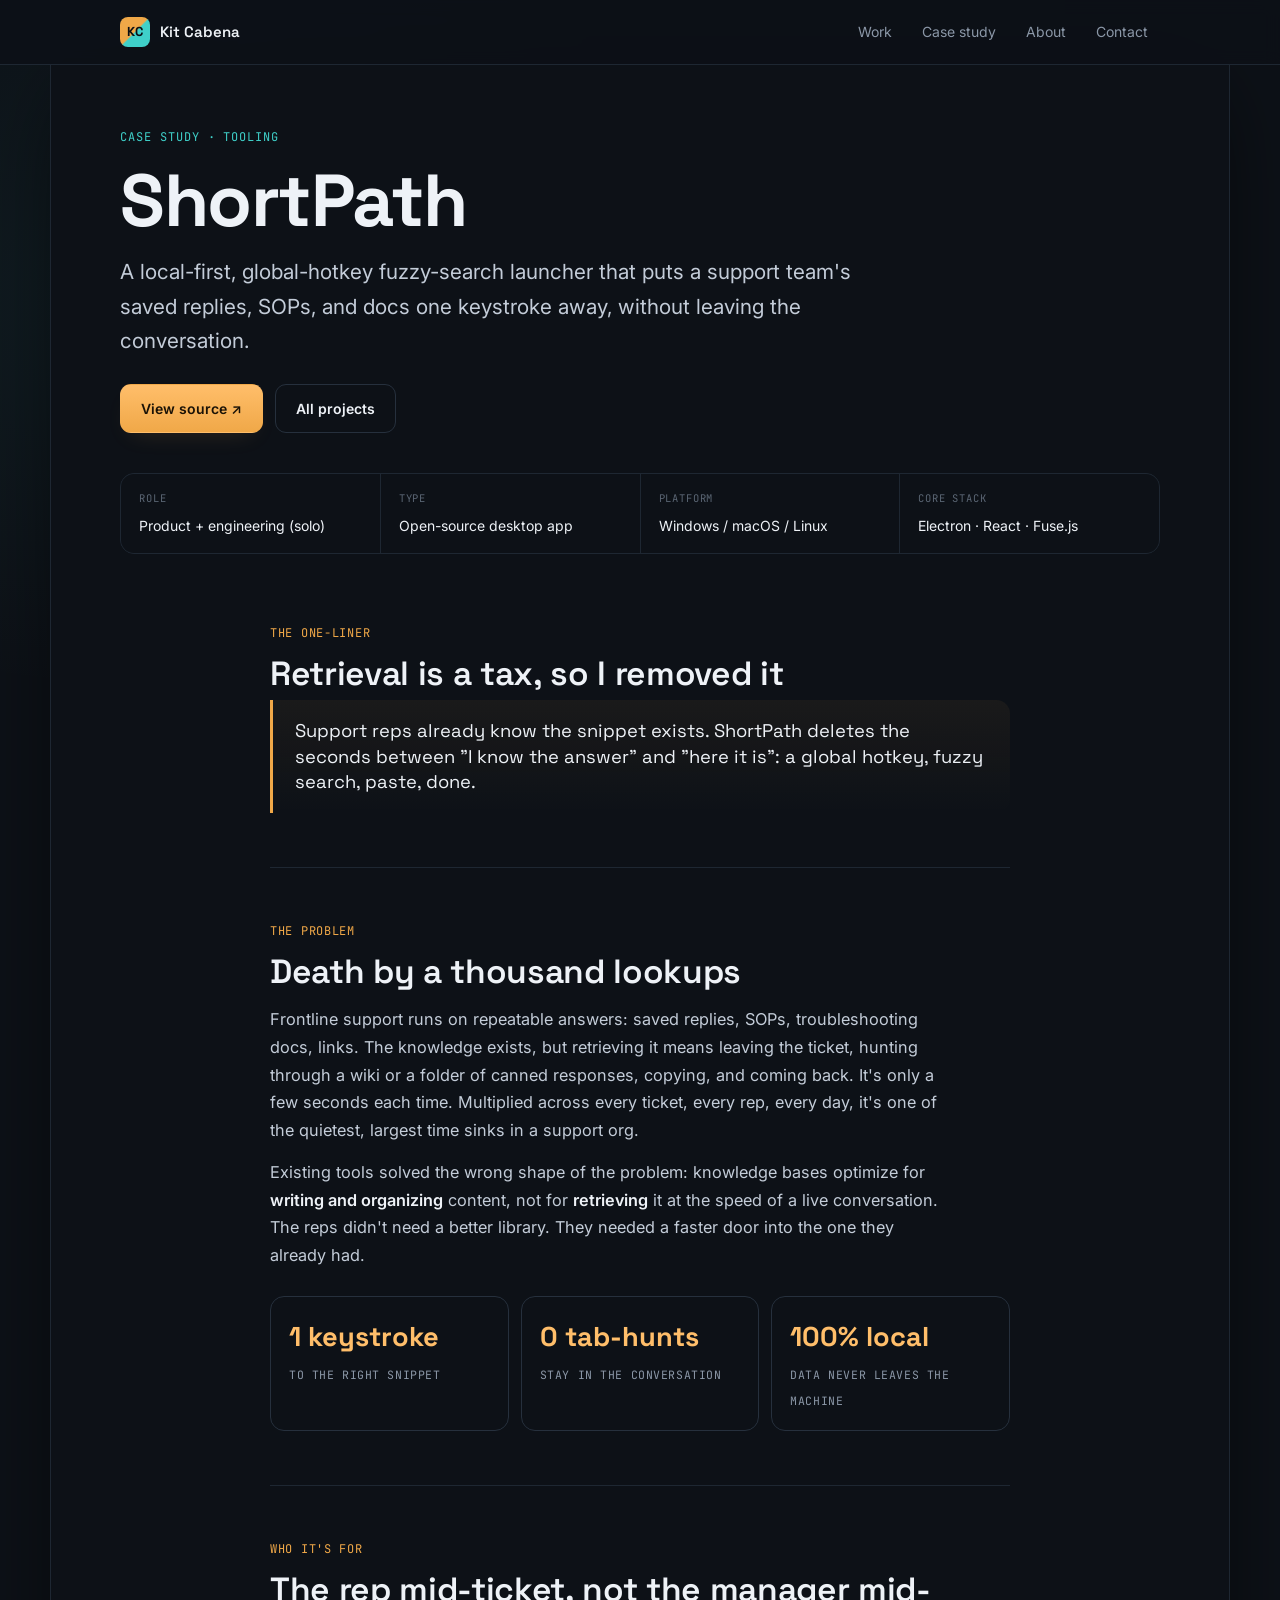
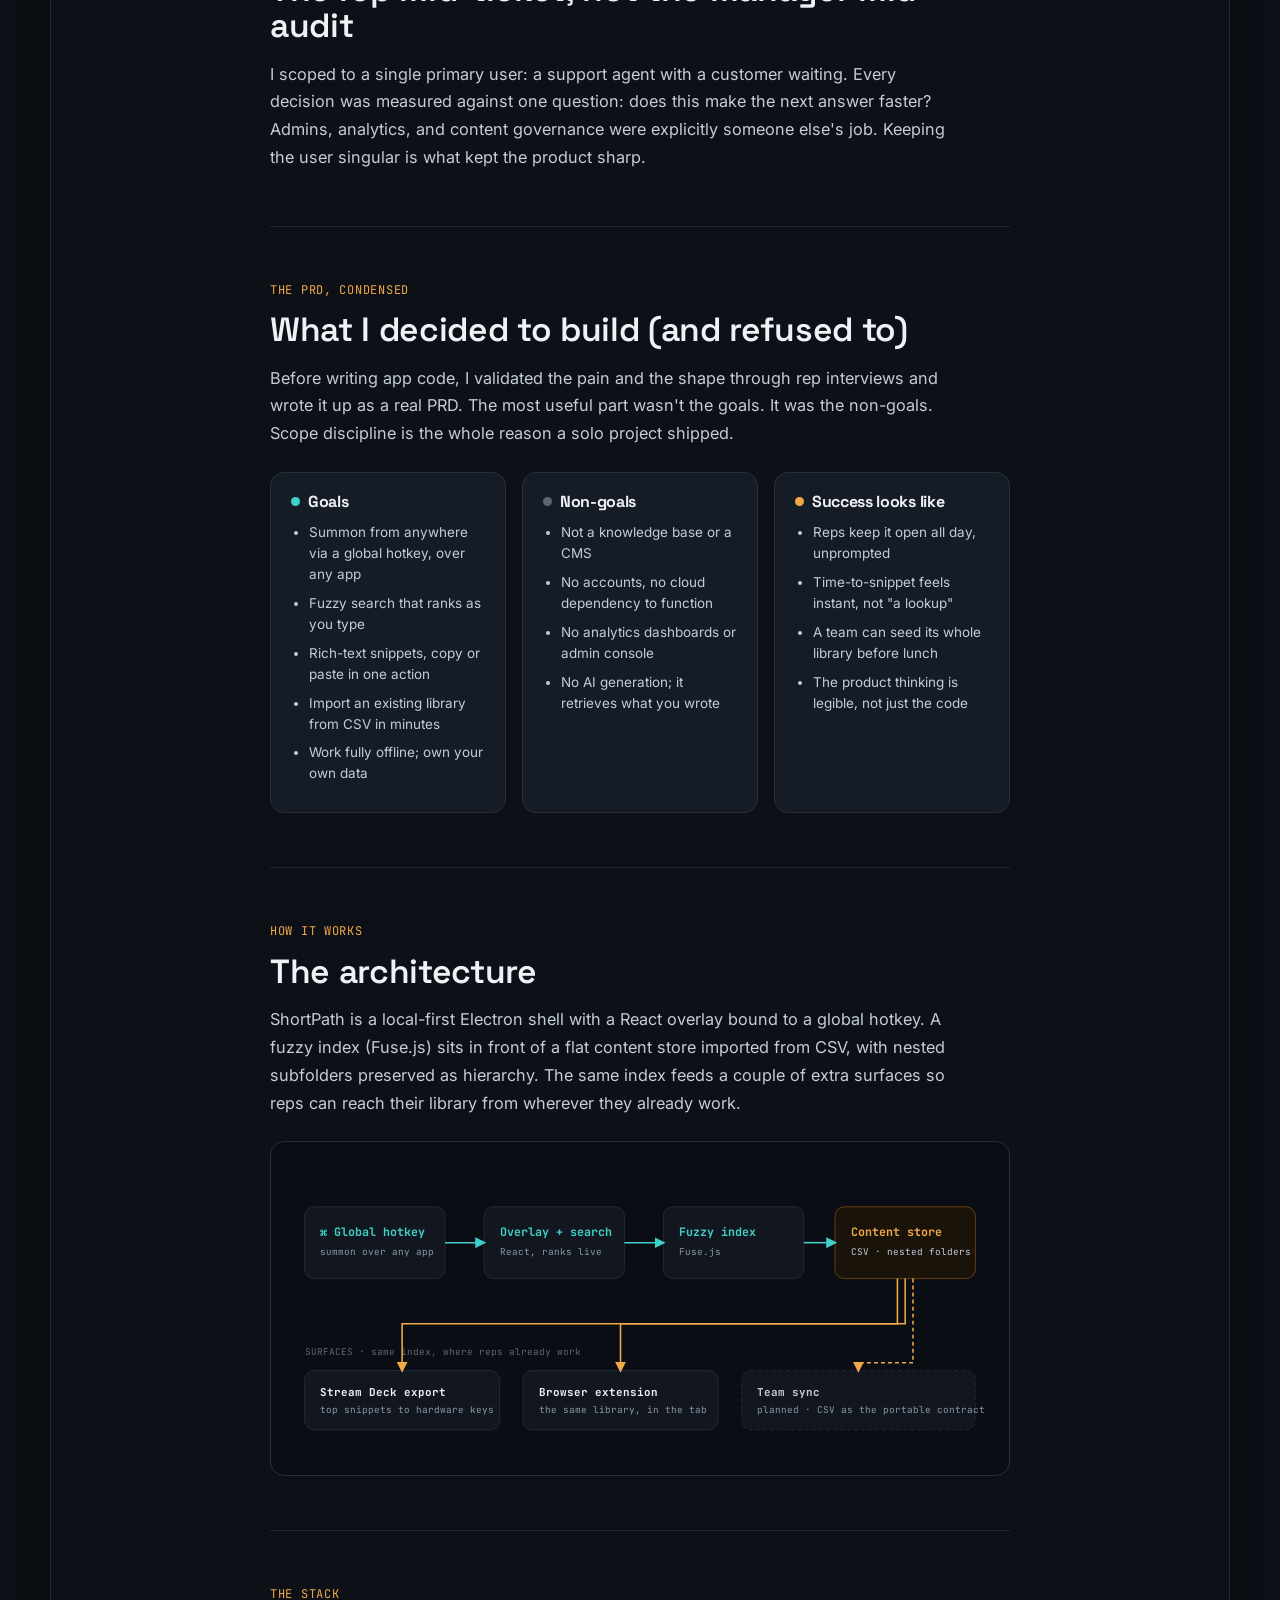
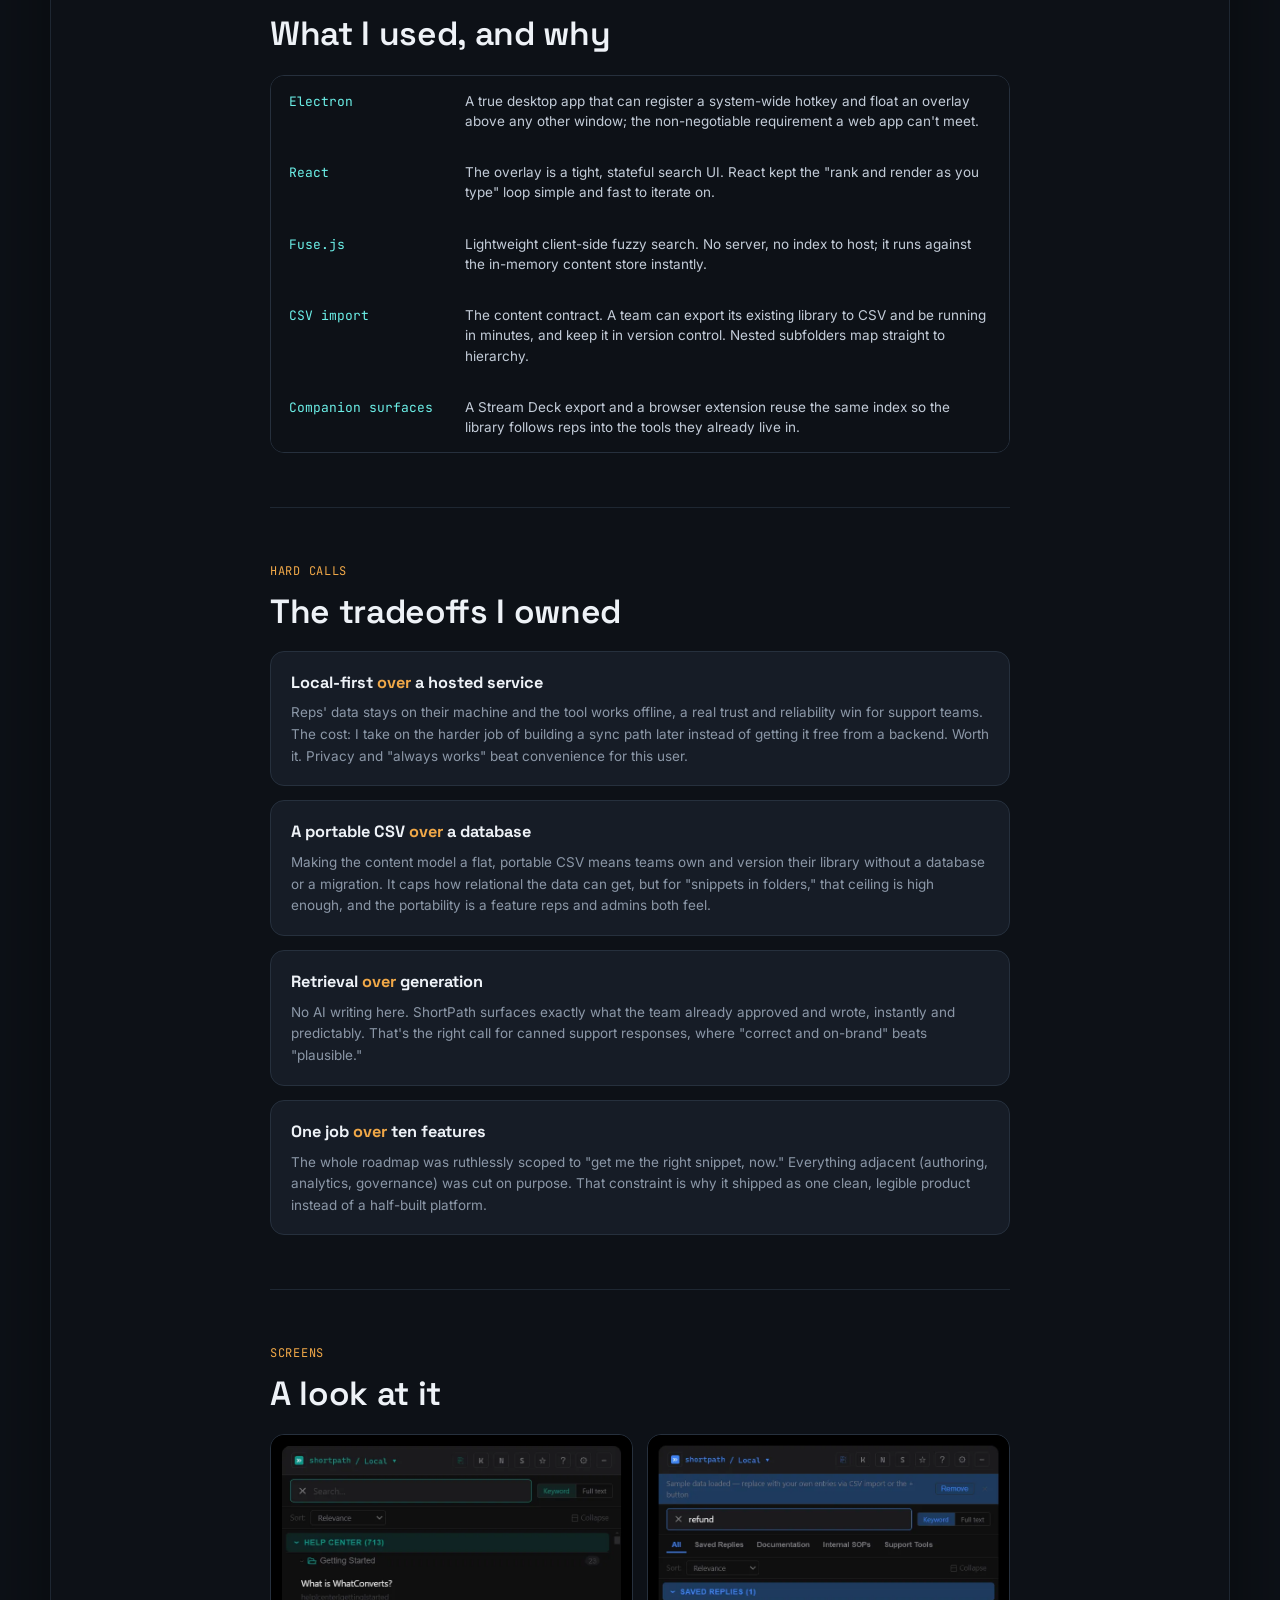
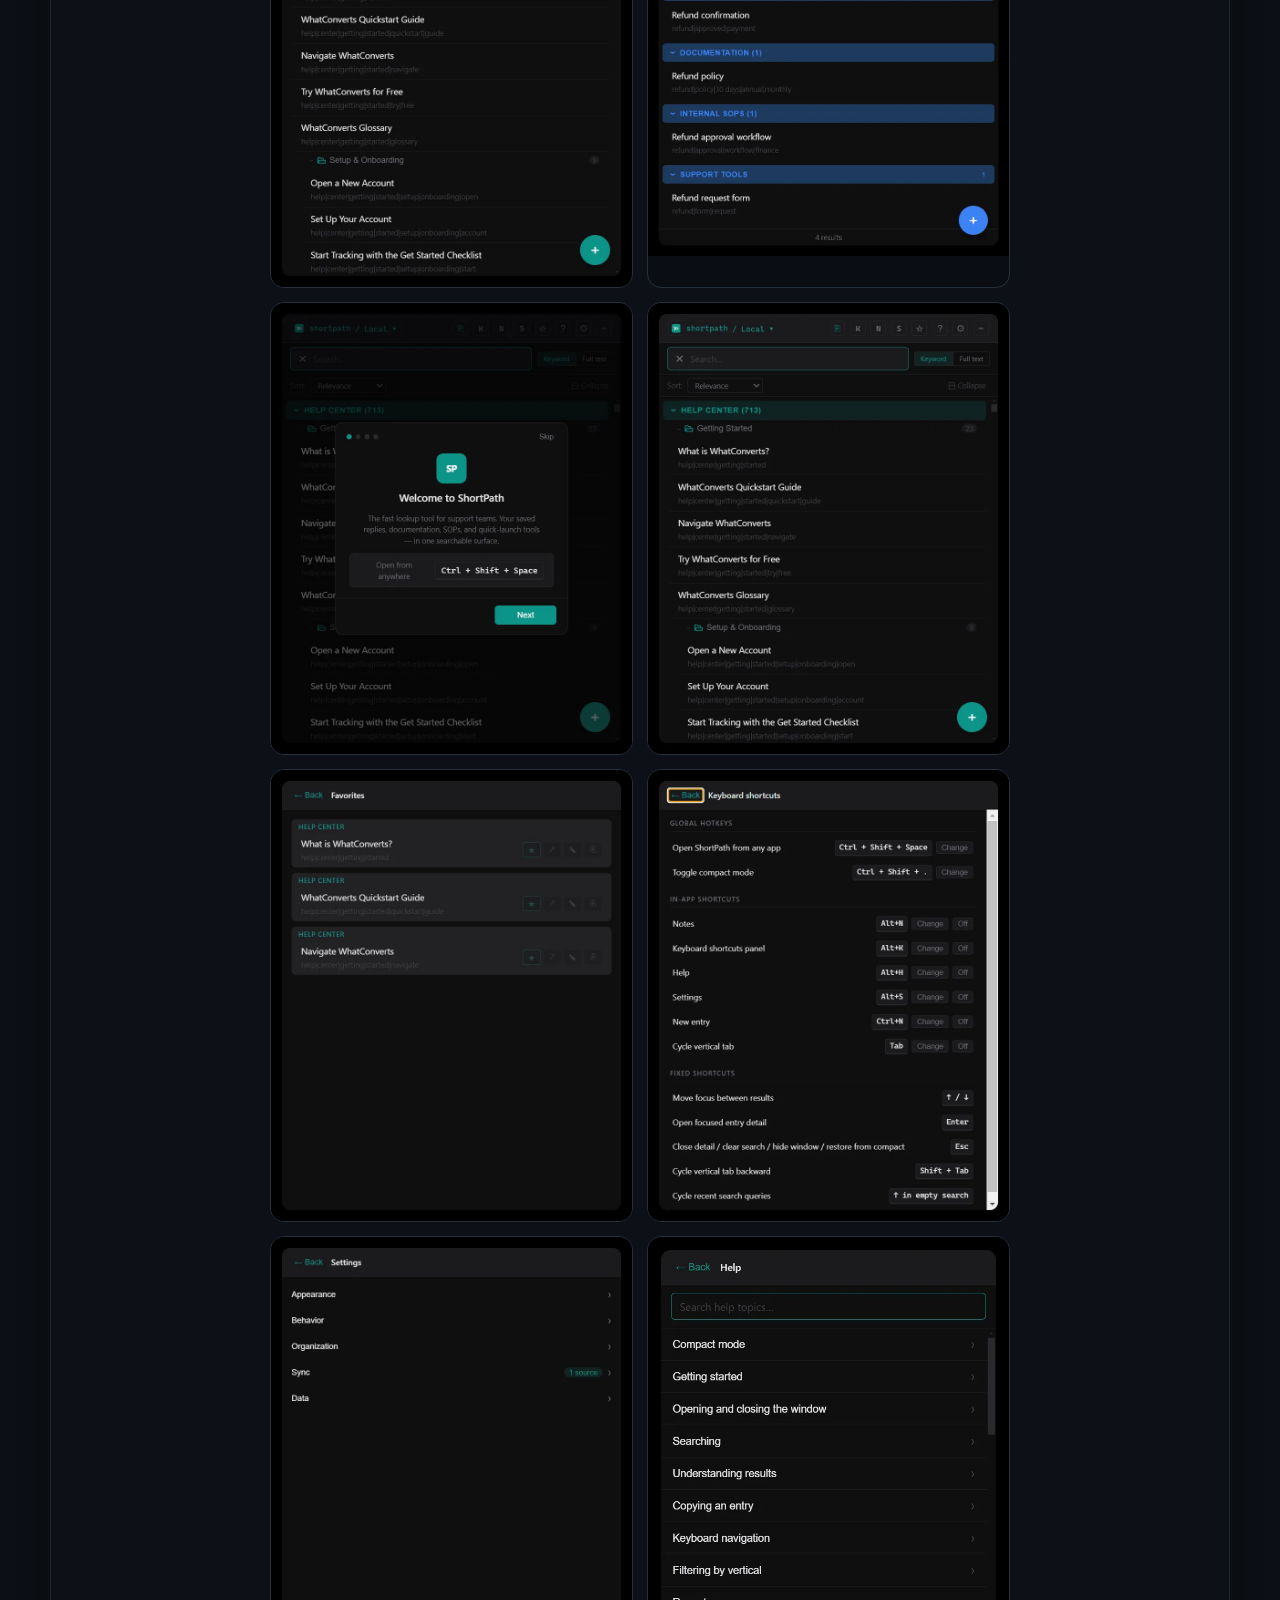
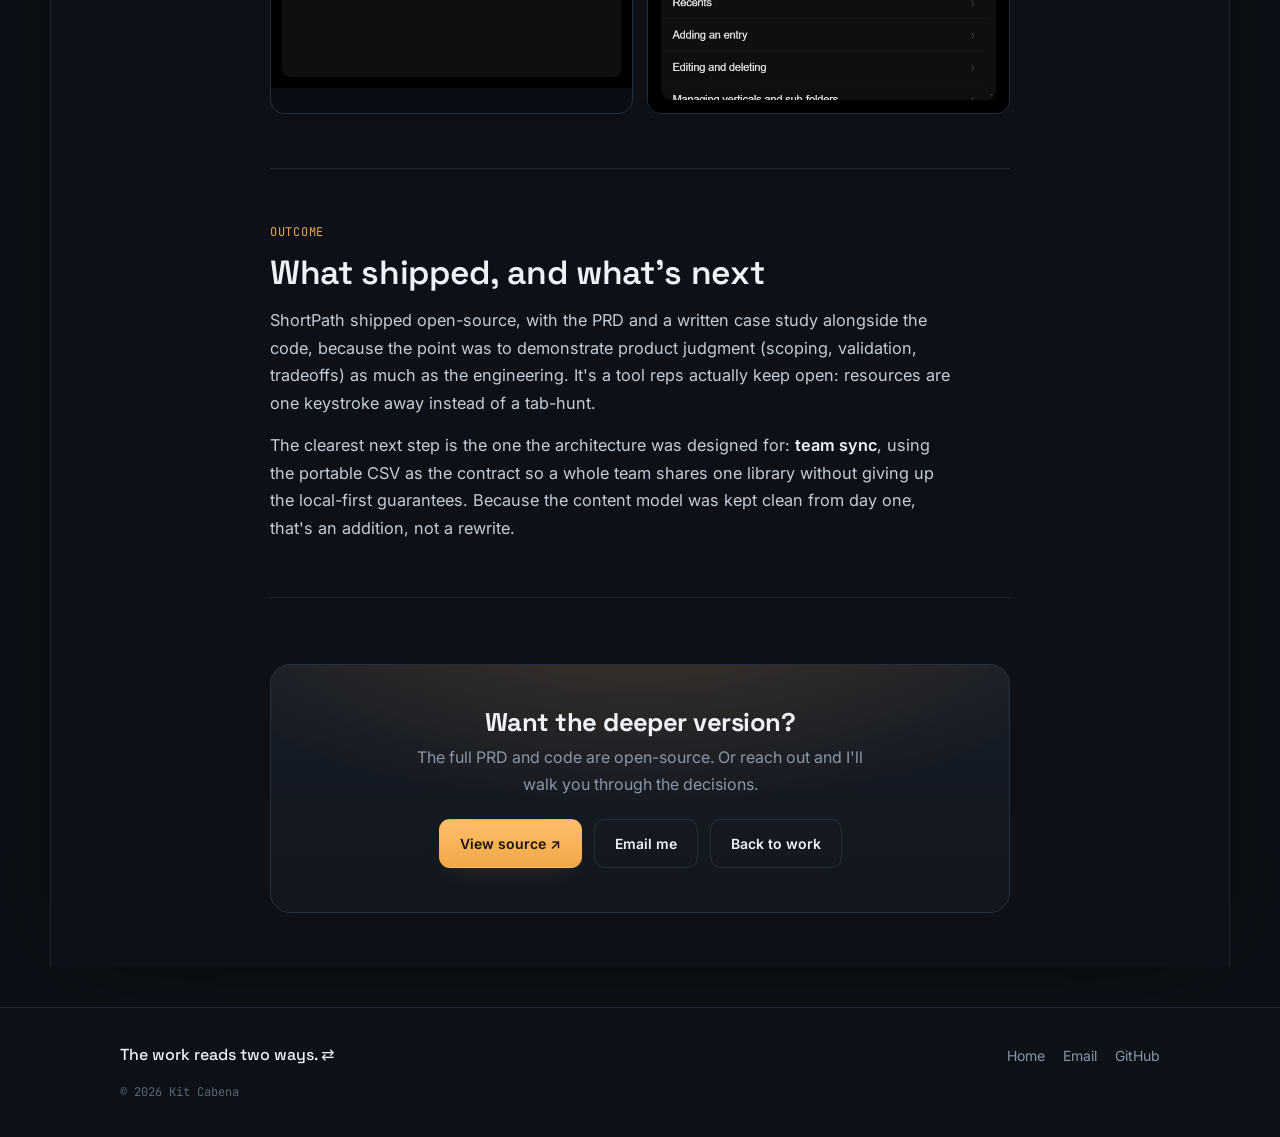
==== commit 7ce26c9d: "content: de-em-dash the ShortPath case study, add it to the nav - Removed every em dash from shortpa" ====
--- a/shortpath.html
+++ b/shortpath.html
@@ -3,12 +3,12 @@
 <head>
   <meta charset="utf-8" />
   <meta name="viewport" content="width=device-width, initial-scale=1" />
-  <title>ShortPath — case study · Kit Cabena</title>
+  <title>ShortPath case study · Kit Cabena</title>
   <meta name="description" content="ShortPath case study: a local-first, global-hotkey fuzzy-search launcher for support teams. The problem, the PRD, the architecture, the hard calls, and the outcome." />
   <meta name="theme-color" content="#0d1117" />
 
   <meta property="og:type" content="article" />
-  <meta property="og:title" content="ShortPath — case study" />
+  <meta property="og:title" content="ShortPath case study" />
   <meta property="og:description" content="A local-first, global-hotkey fuzzy-search launcher for support teams. Problem, PRD, architecture, and hard calls." />
   <meta property="og:image" content="assets/og.png" />
 
@@ -97,7 +97,10 @@
         <span class="logo-text">Kit Cabena</span>
       </a>
       <nav class="nav" aria-label="Primary">
-        <a class="cs-back" href="index.html#work"><span aria-hidden="true">←</span> Back to work</a>
+        <a href="index.html#work">Work</a>
+        <a href="shortpath.html" aria-current="page">Case study</a>
+        <a href="index.html#about">About</a>
+        <a href="index.html#contact">Contact</a>
       </nav>
     </div>
   </header>
@@ -124,13 +127,13 @@
       <section class="cs-section">
         <p class="cs-kicker">The one-liner</p>
         <h2 class="cs-h2">Retrieval is a tax, so I removed it</h2>
-        <div class="cs-callout"><p>Support reps already know the snippet exists. ShortPath deletes the seconds between "I know the answer" and "here it is" — a global hotkey, fuzzy search, paste, done.</p></div>
+        <div class="cs-callout"><p>Support reps already know the snippet exists. ShortPath deletes the seconds between "I know the answer" and "here it is": a global hotkey, fuzzy search, paste, done.</p></div>
       </section>
 
       <section class="cs-section">
         <p class="cs-kicker">The problem</p>
         <h2 class="cs-h2">Death by a thousand lookups</h2>
-        <p class="cs-p">Frontline support runs on repeatable answers: saved replies, SOPs, troubleshooting docs, links. The knowledge exists — but retrieving it means leaving the ticket, hunting through a wiki or a folder of canned responses, copying, and coming back. It's only a few seconds each time. Multiplied across every ticket, every rep, every day, it's one of the quietest, largest time sinks in a support org.</p>
+        <p class="cs-p">Frontline support runs on repeatable answers: saved replies, SOPs, troubleshooting docs, links. The knowledge exists, but retrieving it means leaving the ticket, hunting through a wiki or a folder of canned responses, copying, and coming back. It's only a few seconds each time. Multiplied across every ticket, every rep, every day, it's one of the quietest, largest time sinks in a support org.</p>
         <p class="cs-p">Existing tools solved the wrong shape of the problem: knowledge bases optimize for <strong>writing and organizing</strong> content, not for <strong>retrieving</strong> it at the speed of a live conversation. The reps didn't need a better library. They needed a faster door into the one they already had.</p>
         <div class="cs-stat-row">
           <div class="cs-stat"><b>1 keystroke</b><span>to the right snippet</span></div>
@@ -142,13 +145,13 @@
       <section class="cs-section">
         <p class="cs-kicker">Who it's for</p>
         <h2 class="cs-h2">The rep mid-ticket, not the manager mid-audit</h2>
-        <p class="cs-p">I scoped to a single primary user: a support agent with a customer waiting. Every decision was measured against one question — does this make the next answer faster? Admins, analytics, and content governance were explicitly someone else's job. Keeping the user singular is what kept the product sharp.</p>
+        <p class="cs-p">I scoped to a single primary user: a support agent with a customer waiting. Every decision was measured against one question: does this make the next answer faster? Admins, analytics, and content governance were explicitly someone else's job. Keeping the user singular is what kept the product sharp.</p>
       </section>
 
       <section class="cs-section">
         <p class="cs-kicker">The PRD, condensed</p>
         <h2 class="cs-h2">What I decided to build (and refused to)</h2>
-        <p class="cs-p">Before writing app code, I validated the pain and the shape through rep interviews and wrote it up as a real PRD. The most useful part wasn't the goals — it was the non-goals. Scope discipline is the whole reason a solo project shipped.</p>
+        <p class="cs-p">Before writing app code, I validated the pain and the shape through rep interviews and wrote it up as a real PRD. The most useful part wasn't the goals. It was the non-goals. Scope discipline is the whole reason a solo project shipped.</p>
         <div class="cs-cols">
           <div class="cs-card cs-card--goals">
             <h3><span class="dot"></span> Goals</h3>
@@ -166,7 +169,7 @@
               <li>Not a knowledge base or a CMS</li>
               <li>No accounts, no cloud dependency to function</li>
               <li>No analytics dashboards or admin console</li>
-              <li>No AI generation — it retrieves what you wrote</li>
+              <li>No AI generation; it retrieves what you wrote</li>
             </ul>
           </div>
           <div class="cs-card cs-card--metrics">
@@ -236,7 +239,7 @@
               <g>
                 <rect x="580" y="270" width="300" height="76" rx="12" fill="#12171f" stroke="#26303d" stroke-dasharray="5 4"/>
                 <text x="600" y="302" fill="#c3ccd8" font-size="14" font-weight="700">Team sync</text>
-                <text x="600" y="324" fill="#8b97a7" font-size="12">planned — CSV as the portable contract</text>
+                <text x="600" y="324" fill="#8b97a7" font-size="12">planned · CSV as the portable contract</text>
               </g>
               <path d="M780 152 L780 210 L145 210 L145 270" fill="none" stroke="#f0a848" stroke-width="2" marker-end="url(#ar2)"/>
               <path d="M790 152 L790 210 L425 210 L425 270" fill="none" stroke="#f0a848" stroke-width="2" marker-end="url(#ar2)"/>
@@ -250,9 +253,9 @@
         <p class="cs-kicker">The stack</p>
         <h2 class="cs-h2">What I used, and why</h2>
         <div class="cs-stack">
-          <div class="cs-stack-row"><span class="name">Electron</span><span class="why">A true desktop app that can register a system-wide hotkey and float an overlay above any other window — the non-negotiable requirement a web app can't meet.</span></div>
+          <div class="cs-stack-row"><span class="name">Electron</span><span class="why">A true desktop app that can register a system-wide hotkey and float an overlay above any other window; the non-negotiable requirement a web app can't meet.</span></div>
           <div class="cs-stack-row"><span class="name">React</span><span class="why">The overlay is a tight, stateful search UI. React kept the "rank and render as you type" loop simple and fast to iterate on.</span></div>
-          <div class="cs-stack-row"><span class="name">Fuse.js</span><span class="why">Lightweight client-side fuzzy search. No server, no index to host — it runs against the in-memory content store instantly.</span></div>
+          <div class="cs-stack-row"><span class="name">Fuse.js</span><span class="why">Lightweight client-side fuzzy search. No server, no index to host; it runs against the in-memory content store instantly.</span></div>
           <div class="cs-stack-row"><span class="name">CSV import</span><span class="why">The content contract. A team can export its existing library to CSV and be running in minutes, and keep it in version control. Nested subfolders map straight to hierarchy.</span></div>
           <div class="cs-stack-row"><span class="name">Companion surfaces</span><span class="why">A Stream Deck export and a browser extension reuse the same index so the library follows reps into the tools they already live in.</span></div>
         </div>
@@ -264,11 +267,11 @@
         <div class="cs-calls">
           <div class="cs-call">
             <h4>Local-first <em>over</em> a hosted service</h4>
-            <p>Reps' data stays on their machine and the tool works offline — a real trust and reliability win for support teams. The cost: I take on the harder job of building a sync path later instead of getting it free from a backend. Worth it. Privacy and "always works" beat convenience for this user.</p>
+            <p>Reps' data stays on their machine and the tool works offline, a real trust and reliability win for support teams. The cost: I take on the harder job of building a sync path later instead of getting it free from a backend. Worth it. Privacy and "always works" beat convenience for this user.</p>
           </div>
           <div class="cs-call">
             <h4>A portable CSV <em>over</em> a database</h4>
-            <p>Making the content model a flat, portable CSV means teams own and version their library without a database or a migration. It caps how relational the data can get — but for "snippets in folders," that ceiling is high enough, and the portability is a feature reps and admins both feel.</p>
+            <p>Making the content model a flat, portable CSV means teams own and version their library without a database or a migration. It caps how relational the data can get, but for "snippets in folders," that ceiling is high enough, and the portability is a feature reps and admins both feel.</p>
           </div>
           <div class="cs-call">
             <h4>Retrieval <em>over</em> generation</h4>
@@ -276,7 +279,7 @@
           </div>
           <div class="cs-call">
             <h4>One job <em>over</em> ten features</h4>
-            <p>The whole roadmap was ruthlessly scoped to "get me the right snippet, now." Everything adjacent — authoring, analytics, governance — was cut on purpose. That constraint is why it shipped as one clean, legible product instead of a half-built platform.</p>
+            <p>The whole roadmap was ruthlessly scoped to "get me the right snippet, now." Everything adjacent (authoring, analytics, governance) was cut on purpose. That constraint is why it shipped as one clean, legible product instead of a half-built platform.</p>
           </div>
         </div>
       </section>
@@ -290,7 +293,7 @@
       <section class="cs-section">
         <p class="cs-kicker">Outcome</p>
         <h2 class="cs-h2">What shipped, and what's next</h2>
-        <p class="cs-p">ShortPath shipped open-source, with the PRD and a written case study alongside the code — because the point was to demonstrate product judgment (scoping, validation, tradeoffs) as much as the engineering. It's a tool reps actually keep open: resources are one keystroke away instead of a tab-hunt.</p>
+        <p class="cs-p">ShortPath shipped open-source, with the PRD and a written case study alongside the code, because the point was to demonstrate product judgment (scoping, validation, tradeoffs) as much as the engineering. It's a tool reps actually keep open: resources are one keystroke away instead of a tab-hunt.</p>
         <p class="cs-p">The clearest next step is the one the architecture was designed for: <strong>team sync</strong>, using the portable CSV as the contract so a whole team shares one library without giving up the local-first guarantees. Because the content model was kept clean from day one, that's an addition, not a rewrite.</p>
       </section>
 
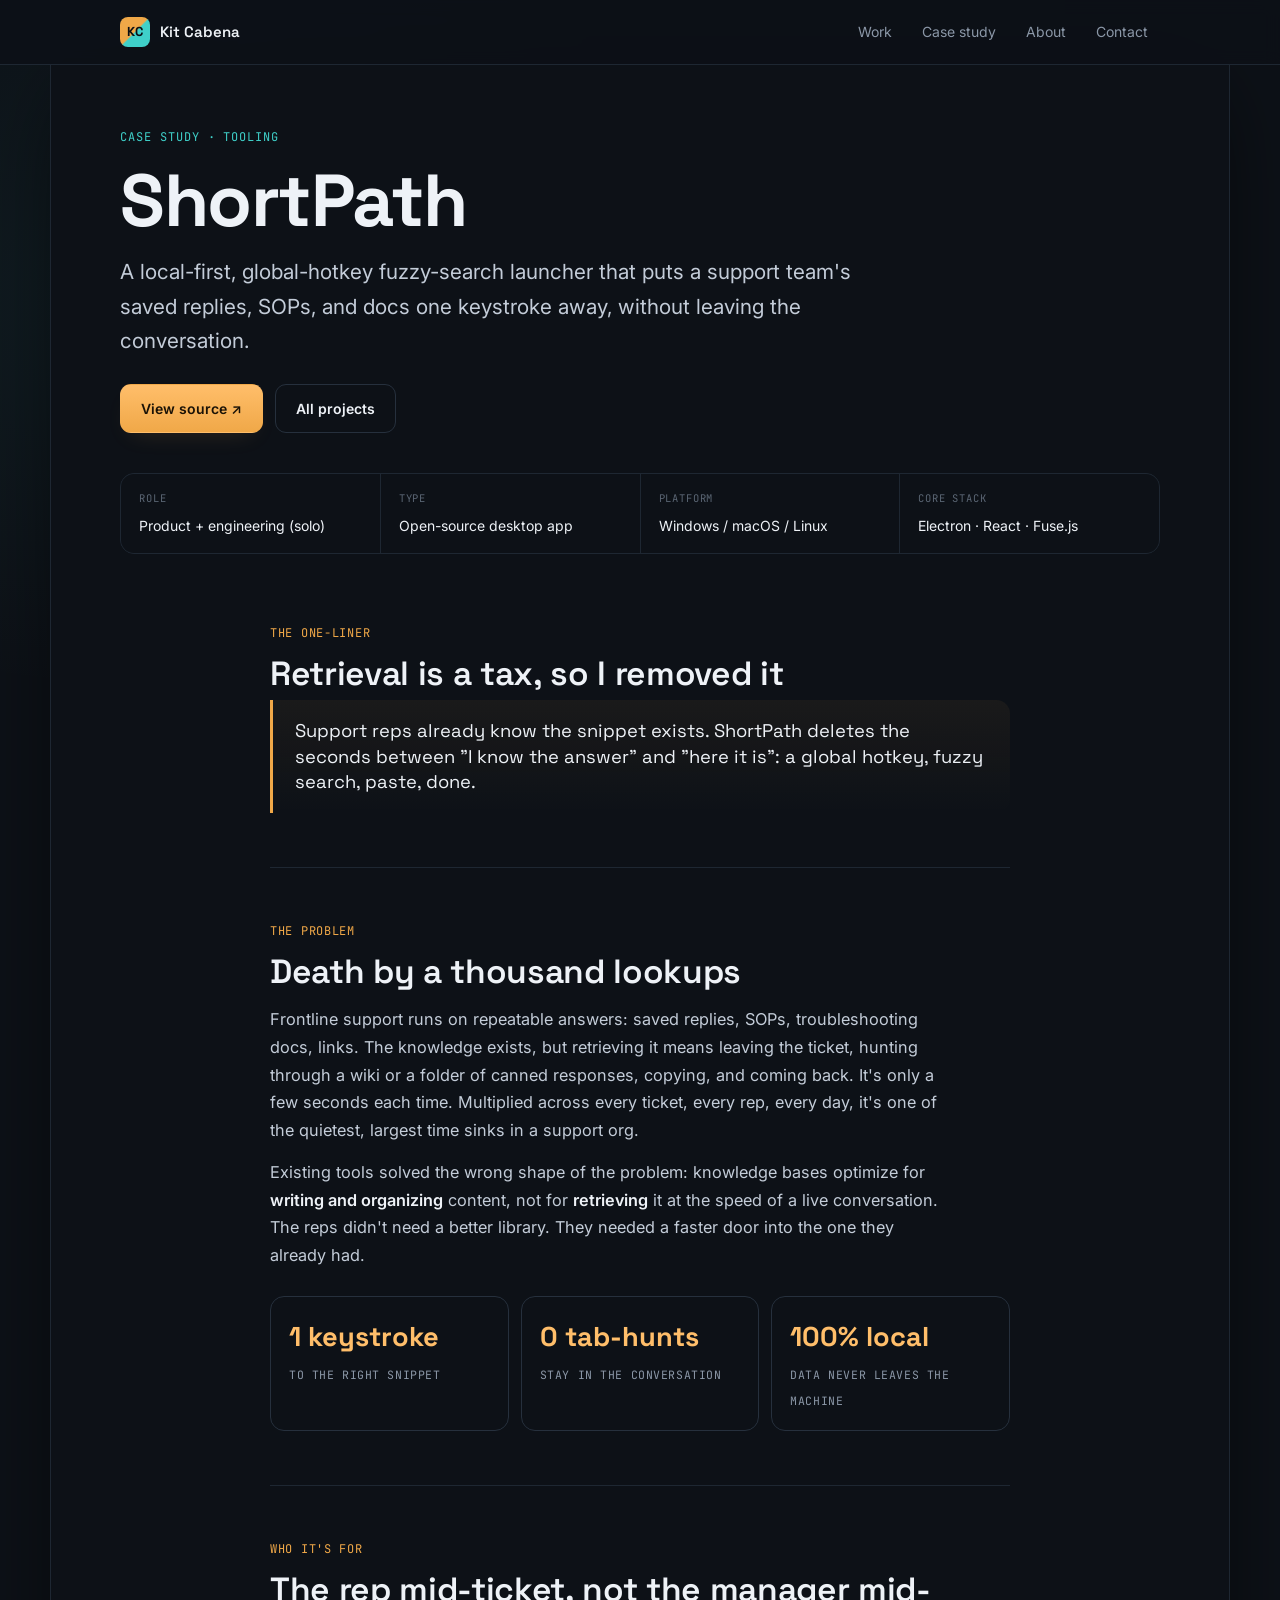
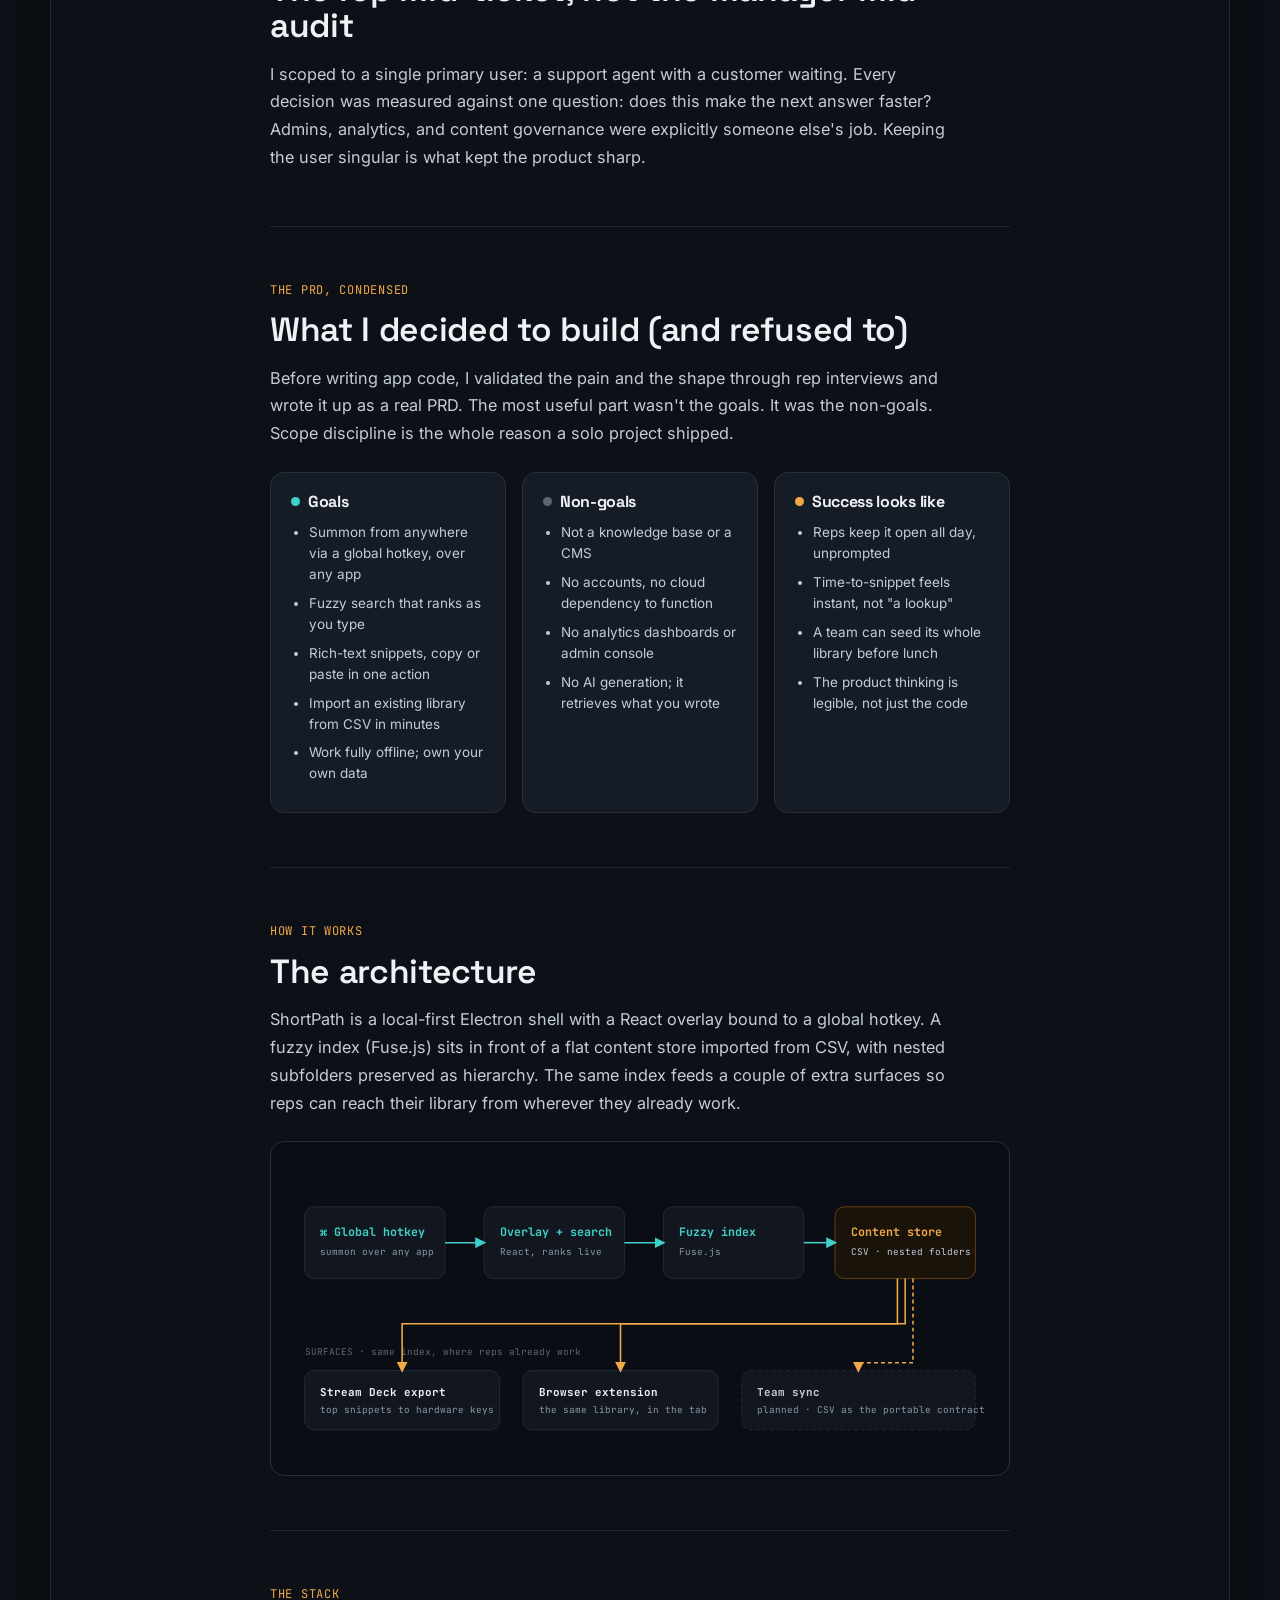
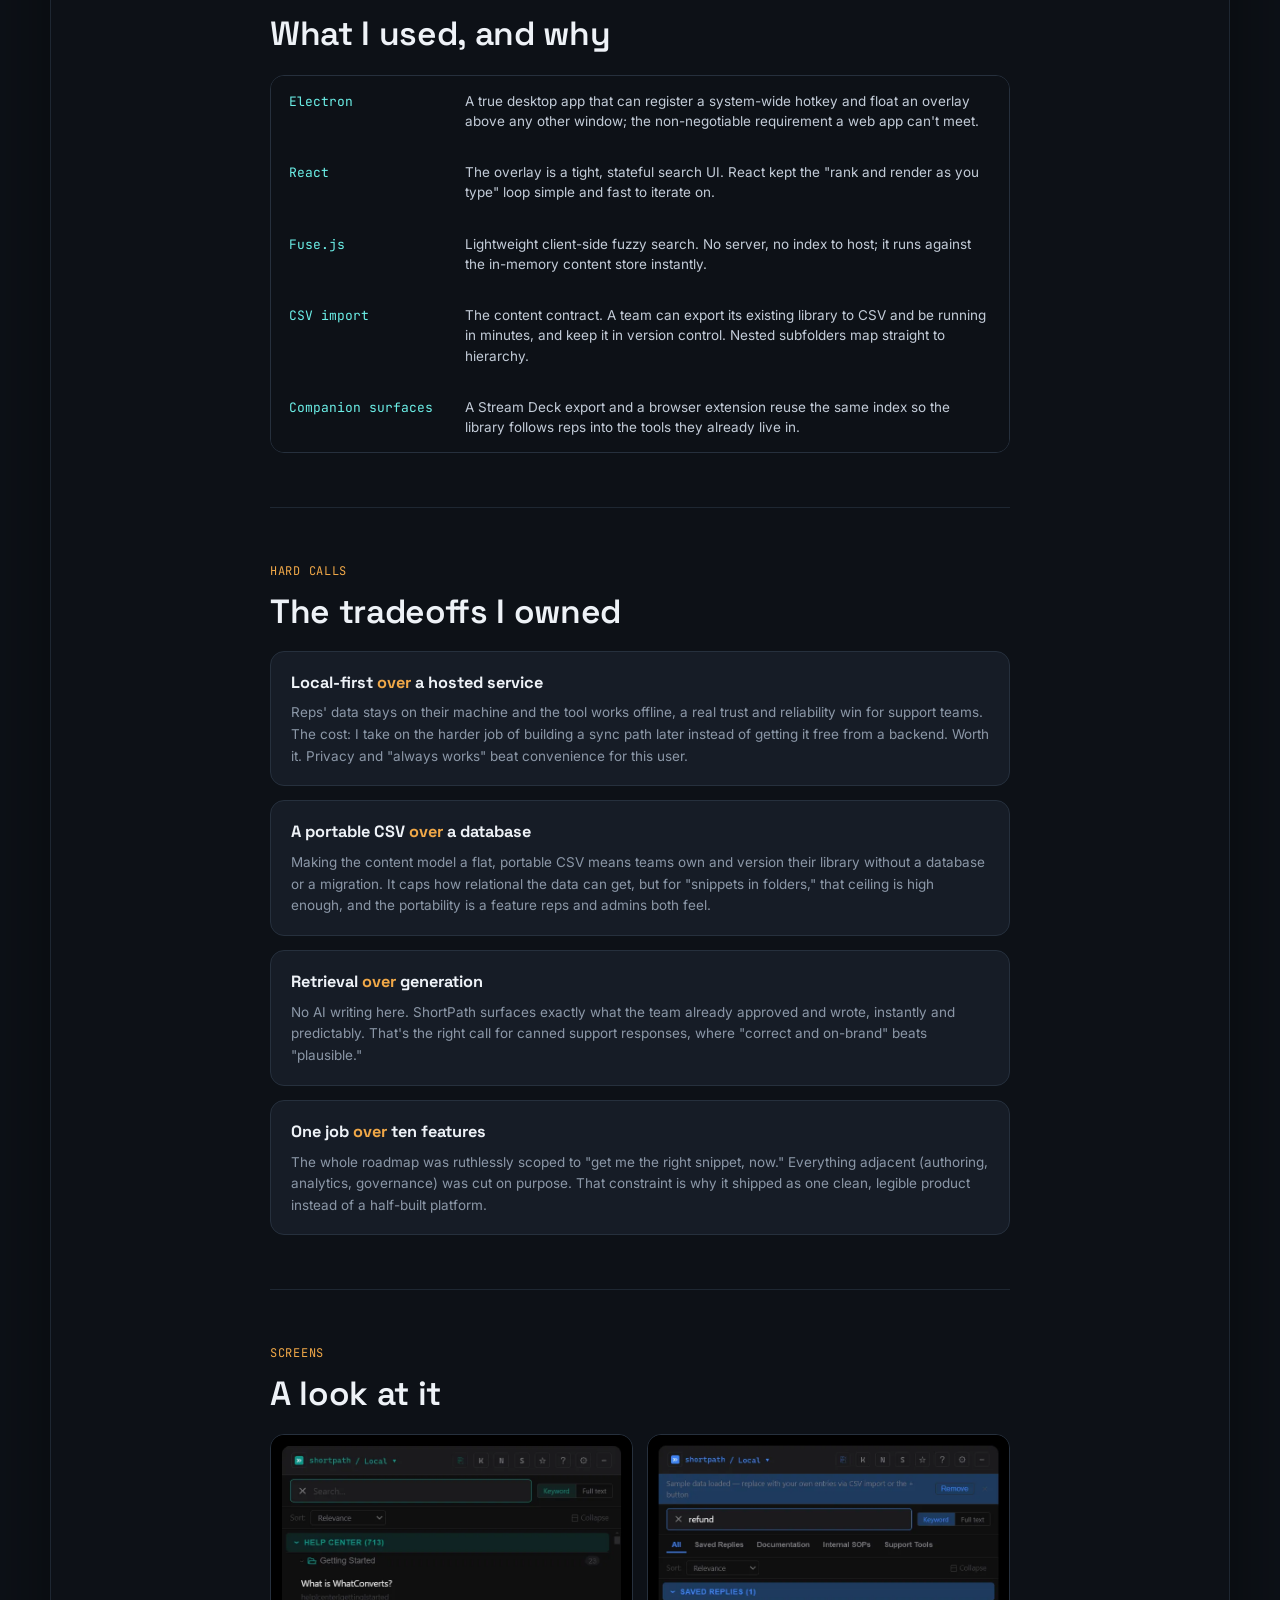
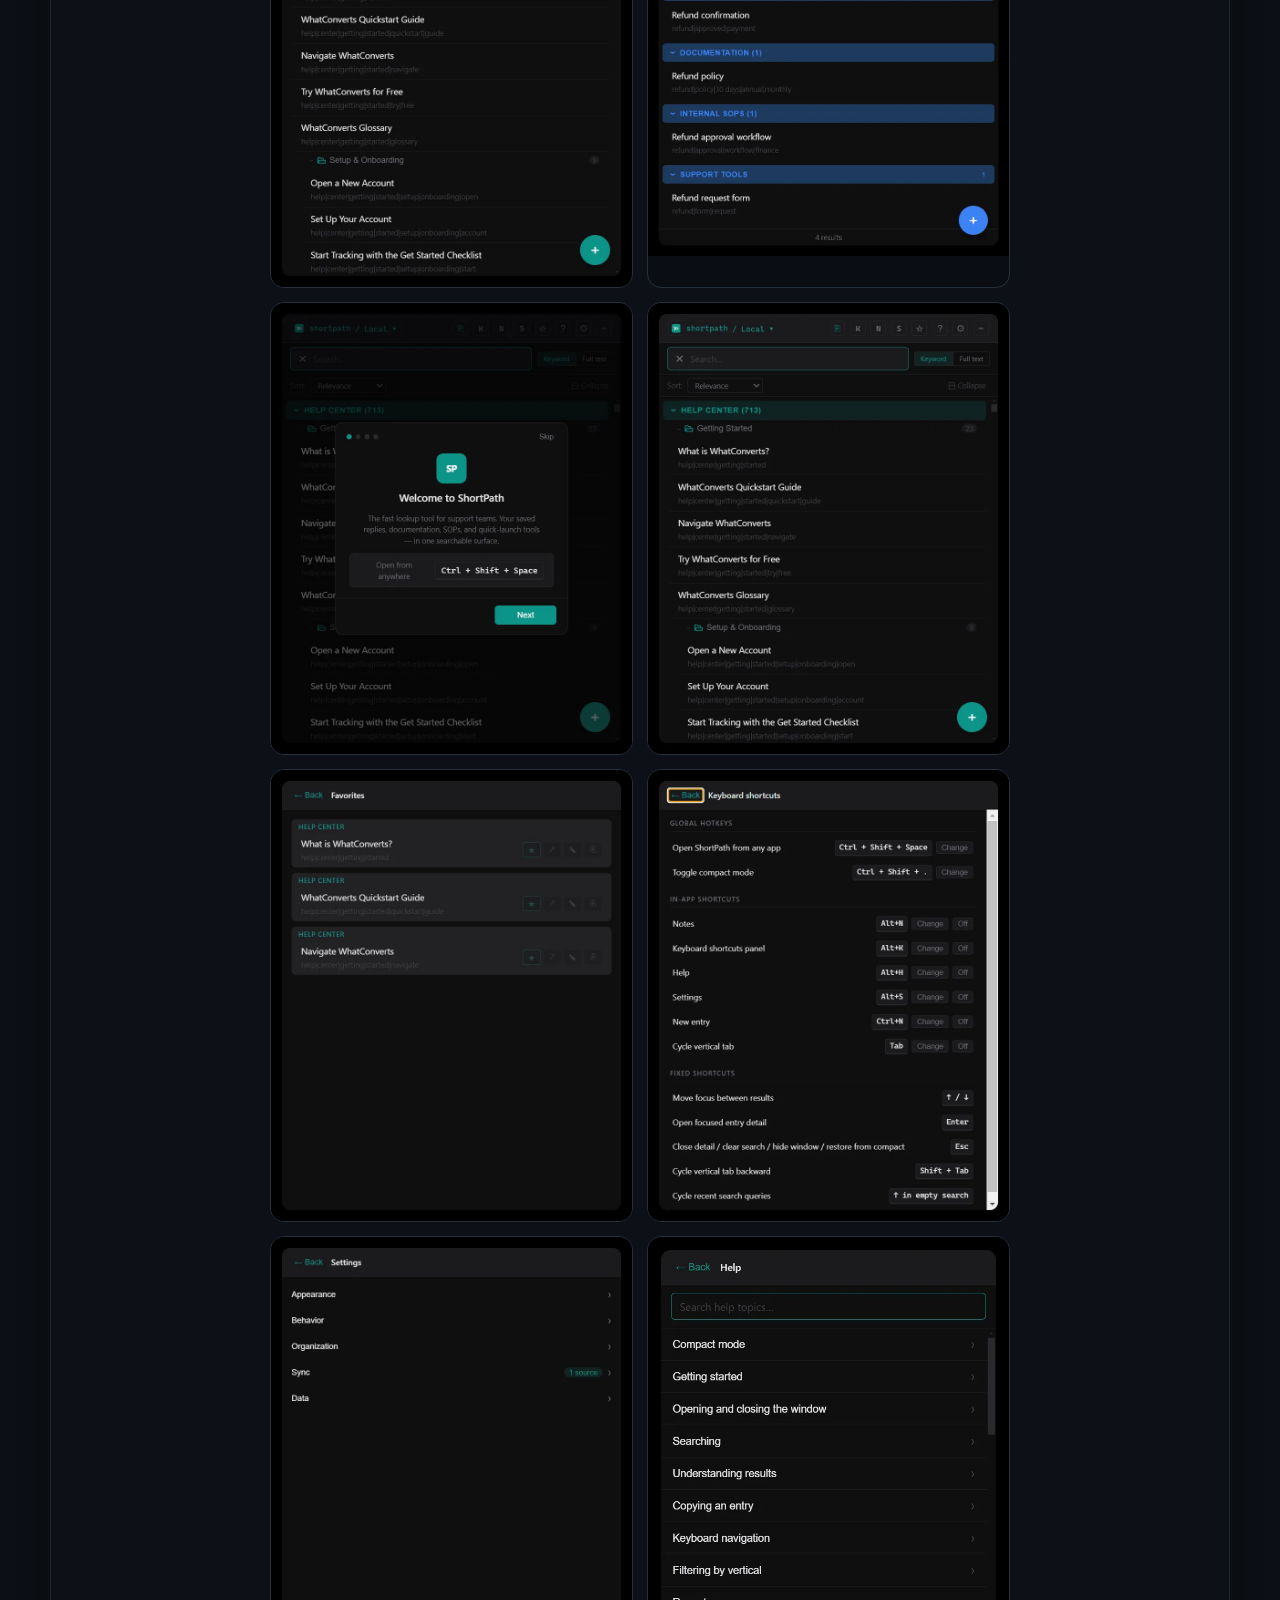
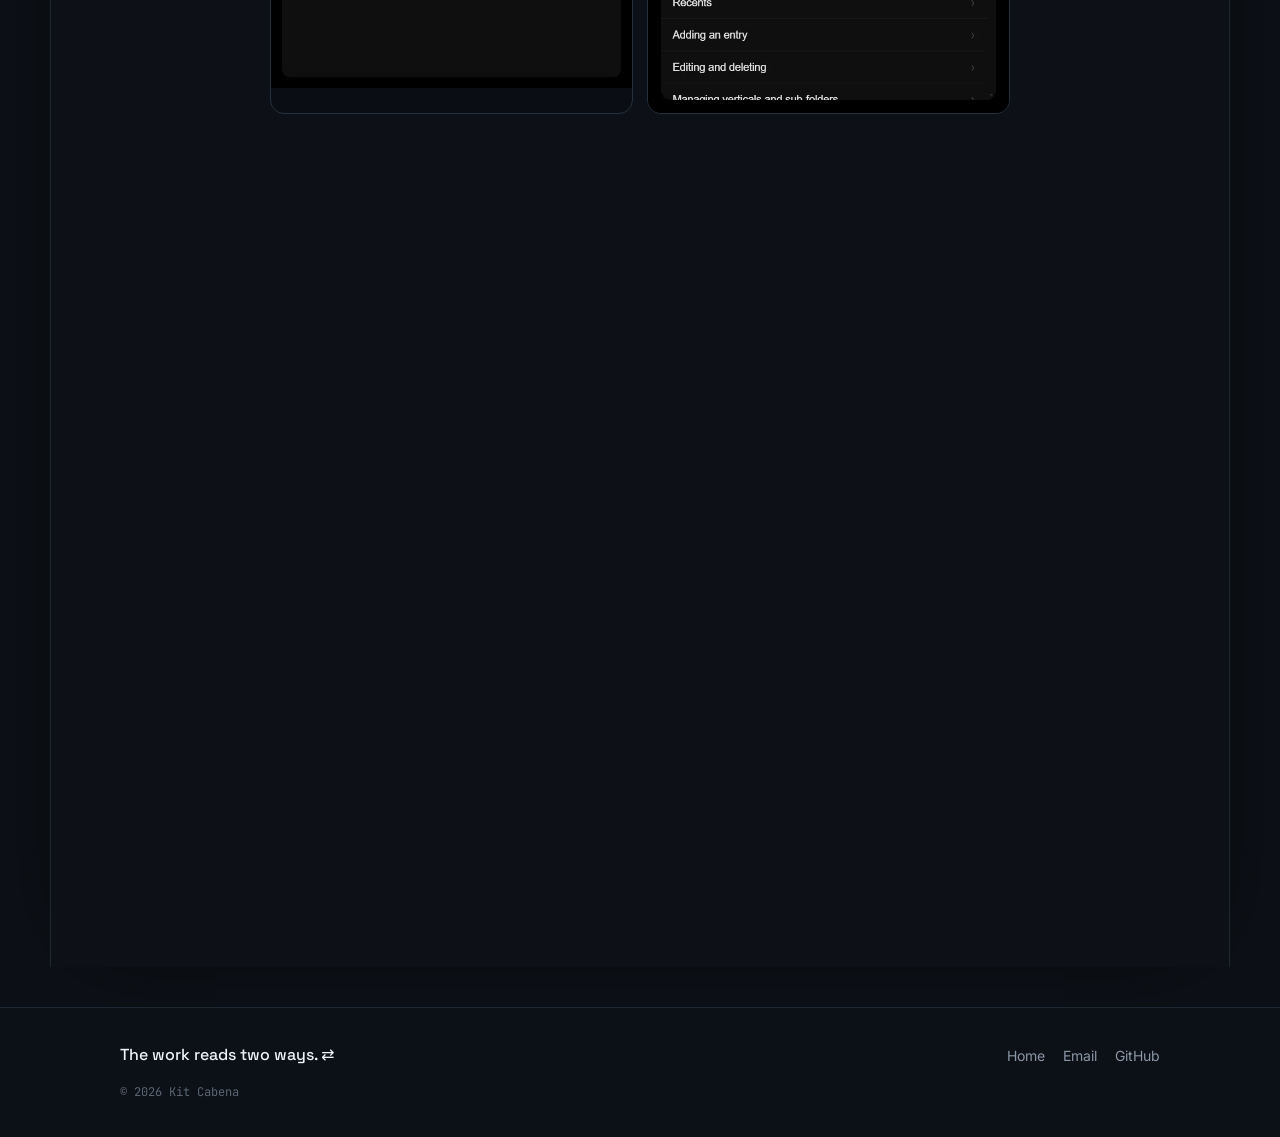
==== commit b1999d52: "feat: scroll-animated ShortPath case study - Case-study sections reveal as they scroll into view. - " ====
--- a/shortpath.html
+++ b/shortpath.html
@@ -62,6 +62,9 @@
 
     .cs-diagram { margin-top: 24px; border: 1px solid var(--hair); border-radius: var(--radius); background: var(--ink-900); padding: 18px; overflow-x: auto; }
     .cs-diagram svg { width: 100%; min-width: 620px; height: auto; display: block; }
+    .cs-diagram svg .d-step { opacity: 0; transition: opacity 0.5s ease; transition-delay: calc(var(--i, 0) * 0.11s); }
+    .cs-diagram.play svg .d-step { opacity: 1; }
+    @media (prefers-reduced-motion: reduce) { .cs-diagram svg .d-step { opacity: 1; transition: none; } }
 
     .cs-stack { margin-top: 22px; display: flex; flex-direction: column; gap: 1px; border: 1px solid var(--hair); border-radius: var(--radius); overflow: hidden; }
     .cs-stack-row { display: grid; grid-template-columns: 160px 1fr; gap: 16px; padding: 15px 18px; background: var(--ink-850); }
@@ -199,51 +202,49 @@
               </marker>
             </defs>
             <g font-family="'JetBrains Mono', monospace">
-              <!-- main pipeline -->
-              <g>
+              <g class="d-step" style="--i:0">
                 <rect x="20" y="60" width="180" height="92" rx="12" fill="#12171f" stroke="#26303d"/>
                 <text x="40" y="98" fill="#3fd0c9" font-size="15" font-weight="700">⌘  Global hotkey</text>
                 <text x="40" y="122" fill="#8b97a7" font-size="12">summon over any app</text>
               </g>
-              <g>
+              <g class="d-step" style="--i:2">
                 <rect x="250" y="60" width="180" height="92" rx="12" fill="#12171f" stroke="#26303d"/>
                 <text x="270" y="98" fill="#3fd0c9" font-size="15" font-weight="700">Overlay + search</text>
                 <text x="270" y="122" fill="#8b97a7" font-size="12">React, ranks live</text>
               </g>
-              <g>
+              <g class="d-step" style="--i:4">
                 <rect x="480" y="60" width="180" height="92" rx="12" fill="#12171f" stroke="#26303d"/>
                 <text x="500" y="98" fill="#3fd0c9" font-size="15" font-weight="700">Fuzzy index</text>
                 <text x="500" y="122" fill="#8b97a7" font-size="12">Fuse.js</text>
               </g>
-              <g>
+              <g class="d-step" style="--i:6">
                 <rect x="700" y="60" width="180" height="92" rx="12" fill="#1a130a" stroke="#7a4d15"/>
                 <text x="720" y="98" fill="#f0a848" font-size="15" font-weight="700">Content store</text>
                 <text x="720" y="122" fill="#c3ccd8" font-size="12">CSV · nested folders</text>
               </g>
-              <line x1="200" y1="106" x2="250" y2="106" stroke="#3fd0c9" stroke-width="2" marker-end="url(#ar)"/>
-              <line x1="430" y1="106" x2="480" y2="106" stroke="#3fd0c9" stroke-width="2" marker-end="url(#ar)"/>
-              <line x1="660" y1="106" x2="700" y2="106" stroke="#3fd0c9" stroke-width="2" marker-end="url(#ar)"/>
-
-              <!-- surfaces fed by the store -->
-              <text x="20" y="250" fill="#5b6674" font-size="12">SURFACES · same index, where reps already work</text>
-              <g>
+              <line class="d-step" style="--i:1" x1="200" y1="106" x2="250" y2="106" stroke="#3fd0c9" stroke-width="2" marker-end="url(#ar)"/>
+              <line class="d-step" style="--i:3" x1="430" y1="106" x2="480" y2="106" stroke="#3fd0c9" stroke-width="2" marker-end="url(#ar)"/>
+              <line class="d-step" style="--i:5" x1="660" y1="106" x2="700" y2="106" stroke="#3fd0c9" stroke-width="2" marker-end="url(#ar)"/>
+
+              <text class="d-step" style="--i:7" x="20" y="250" fill="#5b6674" font-size="12">SURFACES · same index, where reps already work</text>
+              <g class="d-step" style="--i:9">
                 <rect x="20" y="270" width="250" height="76" rx="12" fill="#12171f" stroke="#26303d"/>
                 <text x="40" y="302" fill="#eef2f7" font-size="14" font-weight="700">Stream Deck export</text>
                 <text x="40" y="324" fill="#8b97a7" font-size="12">top snippets to hardware keys</text>
               </g>
-              <g>
+              <g class="d-step" style="--i:11">
                 <rect x="300" y="270" width="250" height="76" rx="12" fill="#12171f" stroke="#26303d"/>
                 <text x="320" y="302" fill="#eef2f7" font-size="14" font-weight="700">Browser extension</text>
                 <text x="320" y="324" fill="#8b97a7" font-size="12">the same library, in the tab</text>
               </g>
-              <g>
+              <g class="d-step" style="--i:13">
                 <rect x="580" y="270" width="300" height="76" rx="12" fill="#12171f" stroke="#26303d" stroke-dasharray="5 4"/>
                 <text x="600" y="302" fill="#c3ccd8" font-size="14" font-weight="700">Team sync</text>
                 <text x="600" y="324" fill="#8b97a7" font-size="12">planned · CSV as the portable contract</text>
               </g>
-              <path d="M780 152 L780 210 L145 210 L145 270" fill="none" stroke="#f0a848" stroke-width="2" marker-end="url(#ar2)"/>
-              <path d="M790 152 L790 210 L425 210 L425 270" fill="none" stroke="#f0a848" stroke-width="2" marker-end="url(#ar2)"/>
-              <path d="M800 152 L800 260 L730 260 L730 270" fill="none" stroke="#f0a848" stroke-width="2" stroke-dasharray="5 4" marker-end="url(#ar2)"/>
+              <path class="d-step" style="--i:8" d="M780 152 L780 210 L145 210 L145 270" fill="none" stroke="#f0a848" stroke-width="2" marker-end="url(#ar2)"/>
+              <path class="d-step" style="--i:10" d="M790 152 L790 210 L425 210 L425 270" fill="none" stroke="#f0a848" stroke-width="2" marker-end="url(#ar2)"/>
+              <path class="d-step" style="--i:12" d="M800 152 L800 260 L730 260 L730 270" fill="none" stroke="#f0a848" stroke-width="2" stroke-dasharray="5 4" marker-end="url(#ar2)"/>
             </g>
           </svg>
         </div>
@@ -332,6 +333,32 @@
       return '<a href="' + src + '" target="_blank" rel="noopener noreferrer">' +
         '<img src="' + src + '" ' + (i < 2 ? "" : 'loading="lazy" ') + 'decoding="async" alt="ShortPath ' + s.replace(/-/g, " ") + '"></a>';
     }).join("");
+
+    (function () {
+      var reduce = window.matchMedia("(prefers-reduced-motion: reduce)").matches;
+      var io = "IntersectionObserver" in window;
+      var dia = document.querySelector(".cs-diagram");
+      var secs = [].slice.call(document.querySelectorAll(".cs-section"));
+      if (reduce || !io) {
+        if (dia) dia.classList.add("play");
+        return;
+      }
+      secs.forEach(function (s) { s.classList.add("reveal"); });
+      var revObs = new IntersectionObserver(function (entries, o) {
+        entries.forEach(function (e) {
+          if (e.isIntersecting) { e.target.classList.add("in"); o.unobserve(e.target); }
+        });
+      }, { threshold: 0.12, rootMargin: "0px 0px -40px 0px" });
+      secs.forEach(function (s) { revObs.observe(s); });
+      if (dia) {
+        var diaObs = new IntersectionObserver(function (entries, o) {
+          entries.forEach(function (e) {
+            if (e.isIntersecting) { e.target.classList.add("play"); o.unobserve(e.target); }
+          });
+        }, { threshold: 0.3 });
+        diaObs.observe(dia);
+      }
+    })();
   </script>
 </body>
 </html>
